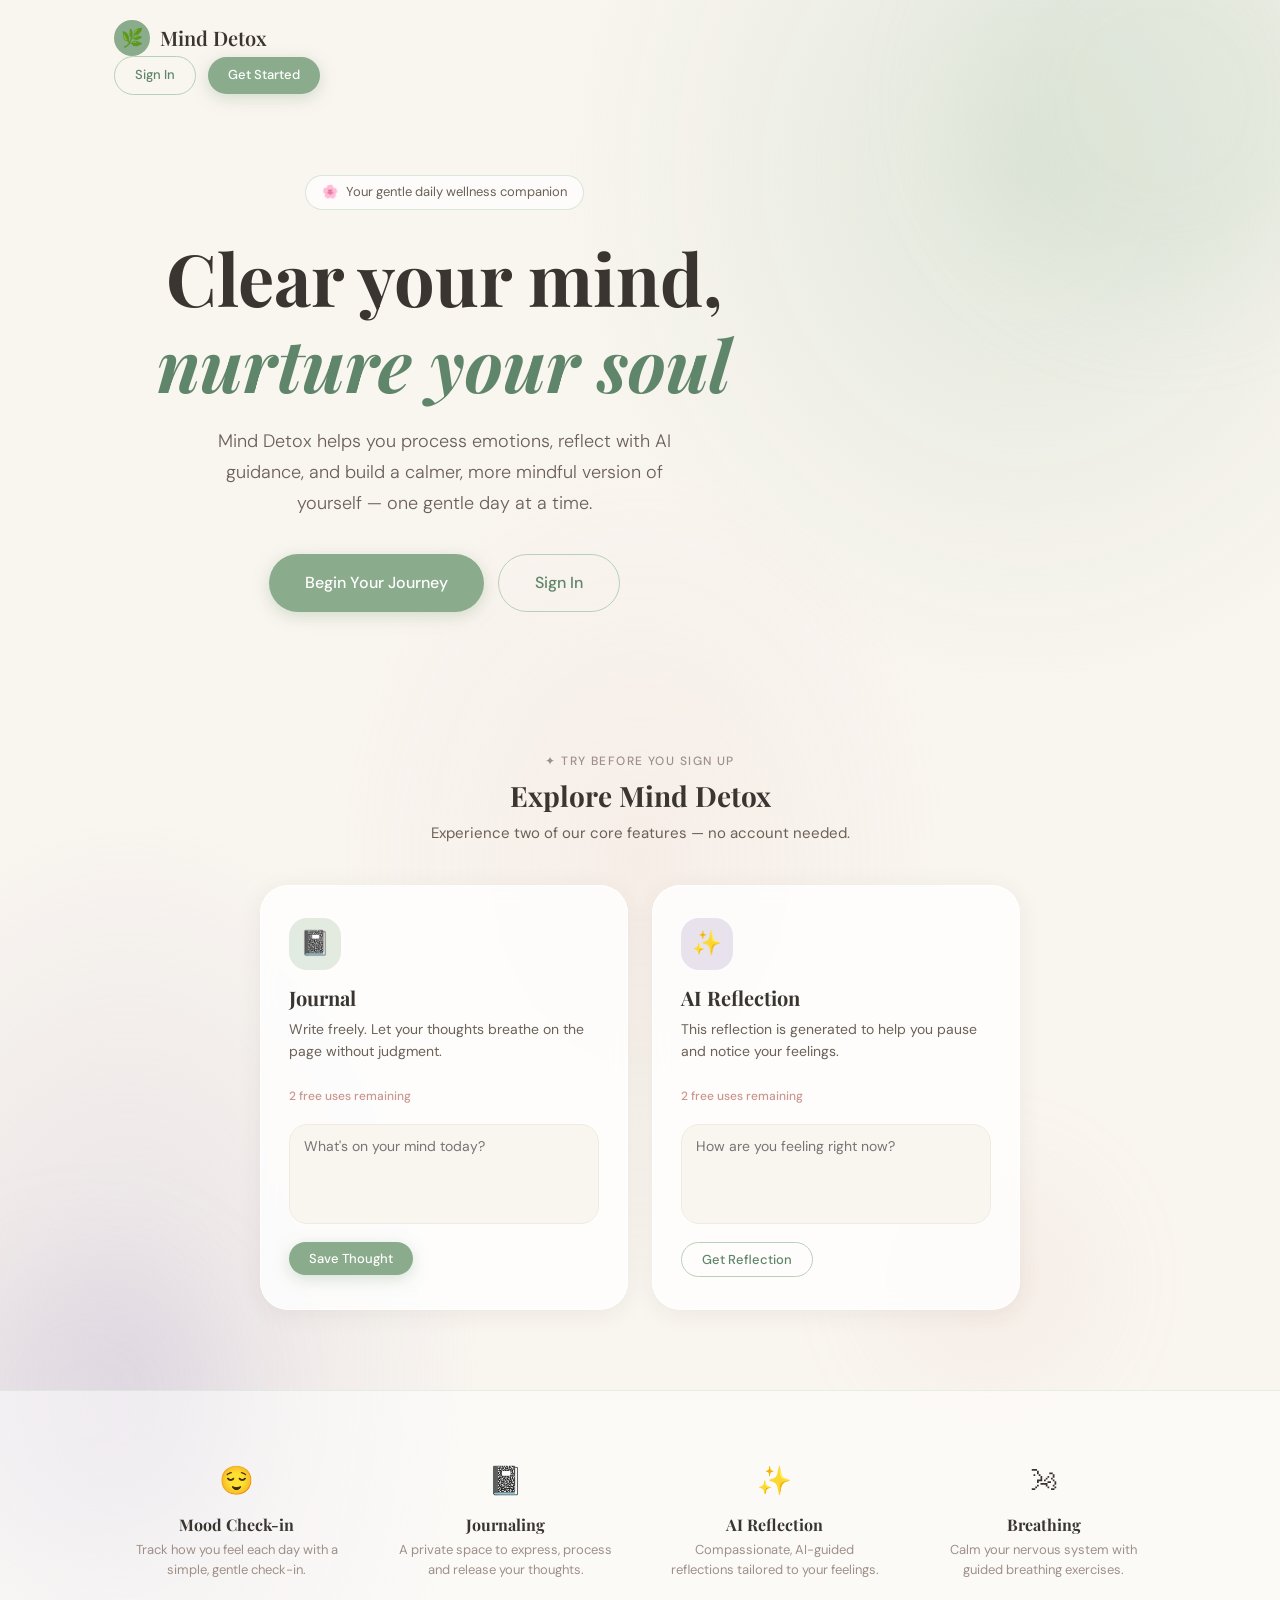
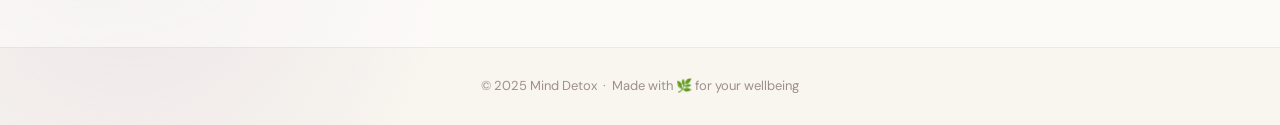
==== backend/frontend/index.html @ 818b6815 "feat:changes update" ====
<!DOCTYPE html>
<html lang="en">
<head>
  <meta charset="UTF-8" />
  <meta name="viewport" content="width=device-width, initial-scale=1.0" />
  <title>Mind Detox — Your Mental Wellness Space</title>
  <link rel="stylesheet" href="css/styles.css" />
</head>
<body data-page="index">

  <!-- ═══════════════════════════════
       HERO SECTION
  ════════════════════════════════ -->
  <section class="hero">
    <div class="hero-bg"></div>
    <div class="hero-blob hero-blob-1"></div>
    <div class="hero-blob hero-blob-2"></div>
    <div class="hero-blob hero-blob-3"></div>

    <!-- Navbar inside hero -->
    <div class="hero-navbar">
      <div class="container">
        <a href="index.html" class="nav-brand">
          <div class="nav-logo">🌿</div>
          <span class="nav-name">Mind Detox</span>
        </a>
        <nav class="nav-links">
          <a href="login.html" class="btn btn-outline btn-sm">Sign In</a>
          <a href="signup.html" class="btn btn-primary btn-sm">Get Started</a>
        </nav>
      </div>
    </div>

    <!-- Hero Content -->
    <div class="hero-content">
      <div class="container">
        <div class="hero-inner">

          <div class="hero-eyebrow">
            <span>🌸</span>
            <span>Your gentle daily wellness companion</span>
          </div>

          <h1 class="hero-title">
            Clear your mind,<br><em>nurture your soul</em>
          </h1>

          <p class="hero-subtitle">
            Mind Detox helps you process emotions, reflect with AI guidance, and build a
            calmer, more mindful version of yourself — one gentle day at a time.
          </p>

          <div class="hero-cta">
            <a href="signup.html" class="btn btn-primary btn-lg">Begin Your Journey</a>
            <a href="login.html" class="btn btn-outline btn-lg">Sign In</a>
          </div>

        </div>
      </div>
    </div>

    <!-- Try without login -->
    <div class="hero-try-section">
      <div class="container">
        <p class="section-label">✦ Try before you sign up</p>
        <h2>Explore Mind Detox</h2>
        <p class="try-subtitle">Experience two of our core features — no account needed.</p>

        <div class="try-cards">

          <!-- Try Journal -->
          <div class="try-card animate-fade-up animate-delay-1">
            <div class="try-card-icon sage">📓</div>
            <h3>Journal</h3>
            <p>Write freely. Let your thoughts breathe on the page without judgment.</p>
            <span class="uses-left" id="uses-journal"></span>
            <div class="try-area">
              <textarea id="try-journal-input" placeholder="What's on your mind today?"></textarea>
              <button class="btn btn-primary btn-sm" id="try-journal-btn">Save Thought</button>
              <div class="try-response" id="try-journal-resp"></div>
            </div>
          </div>

          <!-- Try AI Reflection -->
          <div class="try-card animate-fade-up animate-delay-2">
            <div class="try-card-icon lavender">✨</div>
            <h3>AI Reflection</h3>
            <p>This reflection is generated to help you pause and notice your feelings.</p>
            <span class="uses-left" id="uses-reflection"></span>
            <div class="try-area">
              <textarea id="try-reflect-input" placeholder="How are you feeling right now?"></textarea>
              <button class="btn btn-outline btn-sm" id="try-reflect-btn">Get Reflection</button>
              <div class="try-response" id="try-reflect-resp"></div>
            </div>
          </div>

        </div>
      </div>
    </div>

    <!-- Features strip -->
    <div class="features-strip">
      <div class="container">
        <div class="features-grid">
          <div class="feature-item">
            <div class="fi-icon">😌</div>
            <h4>Mood Check-in</h4>
            <p>Track how you feel each day with a simple, gentle check-in.</p>
          </div>
          <div class="feature-item">
            <div class="fi-icon">📓</div>
            <h4>Journaling</h4>
            <p>A private space to express, process and release your thoughts.</p>
          </div>
          <div class="feature-item">
            <div class="fi-icon">✨</div>
            <h4>AI Reflection</h4>
            <p>Compassionate, AI-guided reflections tailored to your feelings.</p>
          </div>
          <div class="feature-item">
            <div class="fi-icon">🌬</div>
            <h4>Breathing</h4>
            <p>Calm your nervous system with guided breathing exercises.</p>
          </div>
        </div>
      </div>
    </div>

    <!-- Footer -->
    <footer class="hero-footer">
      <div class="container">
        <p>© 2025 Mind Detox &nbsp;·&nbsp; Made with 🌿 for your wellbeing</p>
      </div>
    </footer>

  </section>

  <script src="js/script.js"></script>
</body>
</html>
---- backend/frontend/css/styles.css ----
/* ============================================================
   MIND DETOX — Main Stylesheet
   Theme: Quiet Garden — soft sage, warm cream, dusty rose
   ============================================================ */

@import url('https://fonts.googleapis.com/css2?family=Playfair+Display:ital,wght@0,400;0,500;0,600;1,400&family=DM+Sans:wght@300;400;500&display=swap');

/* ── RESET & BASE ── */
*, *::before, *::after {
  box-sizing: border-box;
  margin: 0;
  padding: 0;
}

:root {
  --cream:        #f9f5ef;
  --cream-dark:   #f0ebe0;
  --sage:         #8aab8c;
  --sage-light:   #b8d0ba;
  --sage-dark:    #5f866a;
  --rose:         #c9968e;
  --rose-light:   #e8c4be;
  --lavender:     #b4a7c9;
  --lavender-light: #dcd6ed;
  --sky:          #9ec3d4;
  --text-dark:    #3a3530;
  --text-mid:     #6b6157;
  --text-light:   #9e9088;
  --white:        #ffffff;
  --shadow-soft:  0 4px 24px rgba(58, 53, 48, 0.07);
  --shadow-hover: 0 8px 32px rgba(58, 53, 48, 0.12);
  --radius-sm:    10px;
  --radius-md:    18px;
  --radius-lg:    28px;
  --radius-xl:    40px;
  --transition:   0.3s cubic-bezier(0.4, 0, 0.2, 1);
}

html {
  scroll-behavior: smooth;
}

body {
  font-family: 'DM Sans', sans-serif;
  font-weight: 400;
  background-color: var(--cream);
  color: var(--text-dark);
  min-height: 100vh;
  line-height: 1.6;
  -webkit-font-smoothing: antialiased;
}

h1, h2, h3, h4 {
  font-family: 'Playfair Display', serif;
  line-height: 1.2;
}

a {
  color: var(--sage-dark);
  text-decoration: none;
  transition: color var(--transition);
}

a:hover {
  color: var(--sage);
}

img {
  max-width: 100%;
}

/* ── SCROLLBAR ── */
::-webkit-scrollbar { width: 6px; }
::-webkit-scrollbar-track { background: var(--cream); }
::-webkit-scrollbar-thumb { background: var(--sage-light); border-radius: 3px; }

/* ── UTILITY CLASSES ── */
.container {
  width: 100%;
  max-width: 1100px;
  margin: 0 auto;
  padding: 0 24px;
}

.text-center { text-align: center; }
.mt-1 { margin-top: 8px; }
.mt-2 { margin-top: 16px; }
.mt-3 { margin-top: 24px; }
.mt-4 { margin-top: 32px; }

/* ── BUTTONS ── */
.btn {
  display: inline-flex;
  align-items: center;
  justify-content: center;
  gap: 8px;
  padding: 12px 28px;
  border-radius: var(--radius-xl);
  font-family: 'DM Sans', sans-serif;
  font-size: 15px;
  font-weight: 500;
  cursor: pointer;
  border: none;
  transition: all var(--transition);
  white-space: nowrap;
}

.btn-primary {
  background: var(--sage);
  color: var(--white);
  box-shadow: 0 4px 16px rgba(138, 171, 140, 0.35);
}
.btn-primary:hover {
  background: var(--sage-dark);
  transform: translateY(-2px);
  box-shadow: 0 6px 20px rgba(138, 171, 140, 0.45);
}

.btn-outline {
  background: transparent;
  color: var(--sage-dark);
  border: 1.5px solid var(--sage-light);
}
.btn-outline:hover {
  background: var(--sage-light);
  color: var(--sage-dark);
  transform: translateY(-2px);
}

.btn-rose {
  background: var(--rose);
  color: var(--white);
  box-shadow: 0 4px 16px rgba(201, 150, 142, 0.3);
}
.btn-rose:hover {
  background: #b8847c;
  transform: translateY(-2px);
}

.btn-ghost {
  background: rgba(255,255,255,0.7);
  color: var(--text-mid);
  border: 1.5px solid rgba(255,255,255,0.9);
}
.btn-ghost:hover {
  background: var(--white);
  color: var(--text-dark);
}

.btn-sm {
  padding: 8px 20px;
  font-size: 13px;
}

.btn-lg {
  padding: 15px 36px;
  font-size: 16px;
}

.btn-full {
  width: 100%;
}

.btn:disabled {
  opacity: 0.5;
  cursor: not-allowed;
  transform: none !important;
}

/* ── CARD ── */
.card {
  background: var(--white);
  border-radius: var(--radius-lg);
  padding: 28px;
  box-shadow: var(--shadow-soft);
  transition: box-shadow var(--transition), transform var(--transition);
}
.card:hover {
  box-shadow: var(--shadow-hover);
  transform: translateY(-3px);
}

/* ── FORM ELEMENTS ── */
.form-group {
  display: flex;
  flex-direction: column;
  gap: 6px;
  margin-bottom: 18px;
}

.form-label {
  font-size: 13px;
  font-weight: 500;
  color: var(--text-mid);
  letter-spacing: 0.03em;
  text-transform: uppercase;
}

.form-input,
.form-textarea {
  width: 100%;
  padding: 13px 18px;
  border: 1.5px solid var(--cream-dark);
  border-radius: var(--radius-md);
  font-family: 'DM Sans', sans-serif;
  font-size: 15px;
  color: var(--text-dark);
  background: var(--cream);
  transition: all var(--transition);
  outline: none;
  resize: none;
}

.form-input:focus,
.form-textarea:focus {
  border-color: var(--sage-light);
  background: var(--white);
  box-shadow: 0 0 0 4px rgba(138, 171, 140, 0.12);
}

.form-input::placeholder,
.form-textarea::placeholder {
  color: var(--text-light);
}

/* ── NAVBAR ── */
.navbar {
  position: sticky;
  top: 0;
  z-index: 100;
  background: rgba(249, 245, 239, 0.92);
  backdrop-filter: blur(12px);
  -webkit-backdrop-filter: blur(12px);
  border-bottom: 1px solid rgba(184, 208, 186, 0.3);
  padding: 14px 0;
}

.navbar .container {
  display: flex;
  align-items: center;
  justify-content: space-between;
}

.nav-brand {
  display: flex;
  align-items: center;
  gap: 10px;
  text-decoration: none;
}

.nav-logo {
  width: 36px;
  height: 36px;
  background: var(--sage);
  border-radius: 50%;
  display: flex;
  align-items: center;
  justify-content: center;
  font-size: 18px;
}

.nav-name {
  font-family: 'Playfair Display', serif;
  font-size: 20px;
  color: var(--text-dark);
  font-weight: 600;
}

.nav-links {
  display: flex;
  align-items: center;
  gap: 12px;
}

/* ── TOAST NOTIFICATION ── */
.toast {
  position: fixed;
  bottom: 28px;
  right: 28px;
  background: var(--white);
  border-radius: var(--radius-md);
  padding: 14px 22px;
  box-shadow: var(--shadow-hover);
  border-left: 4px solid var(--sage);
  font-size: 14px;
  color: var(--text-dark);
  max-width: 320px;
  z-index: 9999;
  transform: translateX(120%);
  transition: transform 0.4s cubic-bezier(0.4, 0, 0.2, 1);
}

.toast.show {
  transform: translateX(0);
}

.toast.toast-rose { border-color: var(--rose); }
.toast.toast-lavender { border-color: var(--lavender); }

/* ── MODAL ── */
.modal-overlay {
  position: fixed;
  inset: 0;
  background: rgba(58, 53, 48, 0.4);
  backdrop-filter: blur(4px);
  z-index: 999;
  display: flex;
  align-items: center;
  justify-content: center;
  padding: 20px;
  opacity: 0;
  visibility: hidden;
  transition: all var(--transition);
}

.modal-overlay.active {
  opacity: 1;
  visibility: visible;
}

.modal {
  background: var(--white);
  border-radius: var(--radius-lg);
  padding: 32px;
  max-width: 480px;
  width: 100%;
  box-shadow: var(--shadow-hover);
  transform: scale(0.94) translateY(12px);
  transition: transform var(--transition);
}

.modal-overlay.active .modal {
  transform: scale(1) translateY(0);
}

.modal-header {
  display: flex;
  align-items: center;
  justify-content: space-between;
  margin-bottom: 20px;
}

.modal-close {
  background: var(--cream);
  border: none;
  width: 32px;
  height: 32px;
  border-radius: 50%;
  cursor: pointer;
  font-size: 18px;
  color: var(--text-mid);
  display: flex;
  align-items: center;
  justify-content: center;
  transition: background var(--transition);
}
.modal-close:hover { background: var(--cream-dark); }

/* ── BADGE / TAG ── */
.badge {
  display: inline-block;
  padding: 3px 10px;
  border-radius: 20px;
  font-size: 12px;
  font-weight: 500;
}

.badge-sage { background: var(--sage-light); color: var(--sage-dark); }
.badge-rose { background: var(--rose-light); color: #8a4f49; }
.badge-lavender { background: var(--lavender-light); color: #6b5d8a; }
.badge-sky { background: #d1e8f0; color: #3d748a; }

/* ────────────────────────────────────────────
   INDEX PAGE
──────────────────────────────────────────── */

/* Hero */
.hero {
  min-height: 100vh;
  display: flex;
  flex-direction: column;
  position: relative;
  overflow: hidden;
}

.hero-bg {
  position: absolute;
  inset: 0;
  background:
    radial-gradient(ellipse 60% 50% at 80% 10%, rgba(184, 208, 186, 0.35) 0%, transparent 60%),
    radial-gradient(ellipse 50% 60% at 10% 80%, rgba(180, 167, 201, 0.25) 0%, transparent 55%),
    radial-gradient(ellipse 40% 40% at 50% 50%, rgba(232, 196, 190, 0.15) 0%, transparent 60%),
    var(--cream);
  z-index: 0;
}

/* Floating decorative blobs */
.hero-blob {
  position: absolute;
  border-radius: 50%;
  filter: blur(50px);
  opacity: 0.5;
  z-index: 0;
  animation: float 8s ease-in-out infinite;
}
.hero-blob-1 {
  width: 400px; height: 400px;
  background: rgba(184, 208, 186, 0.4);
  top: -100px; right: -80px;
}
.hero-blob-2 {
  width: 300px; height: 300px;
  background: rgba(180, 167, 201, 0.3);
  bottom: 10%; left: -60px;
  animation-delay: -3s;
}
.hero-blob-3 {
  width: 200px; height: 200px;
  background: rgba(232, 196, 190, 0.35);
  bottom: 20%; right: 15%;
  animation-delay: -5s;
}

@keyframes float {
  0%, 100% { transform: translate(0, 0) scale(1); }
  33% { transform: translate(15px, -20px) scale(1.04); }
  66% { transform: translate(-10px, 10px) scale(0.97); }
}

.hero-navbar {
  position: relative;
  z-index: 10;
  padding: 20px 0;
  animation: fadeDown 0.7s ease both;
}

.hero-content {
  flex: 1;
  display: flex;
  align-items: center;
  justify-content: center;
  position: relative;
  z-index: 10;
  padding: 60px 0;
}

.hero-inner {
  text-align: center;
  max-width: 660px;
}

.hero-eyebrow {
  display: inline-flex;
  align-items: center;
  gap: 8px;
  background: rgba(255,255,255,0.7);
  border: 1px solid rgba(184, 208, 186, 0.5);
  border-radius: 50px;
  padding: 6px 16px;
  font-size: 13px;
  color: var(--text-mid);
  margin-bottom: 24px;
  animation: fadeUp 0.7s 0.1s ease both;
}

.hero-title {
  font-size: clamp(42px, 7vw, 72px);
  color: var(--text-dark);
  margin-bottom: 20px;
  animation: fadeUp 0.7s 0.2s ease both;
}

.hero-title em {
  color: var(--sage-dark);
  font-style: italic;
}

.hero-subtitle {
  font-size: 18px;
  color: var(--text-mid);
  max-width: 480px;
  margin: 0 auto 36px;
  line-height: 1.7;
  font-weight: 300;
  animation: fadeUp 0.7s 0.3s ease both;
}

.hero-cta {
  display: flex;
  gap: 14px;
  justify-content: center;
  flex-wrap: wrap;
  animation: fadeUp 0.7s 0.4s ease both;
}

.hero-try-section {
  position: relative;
  z-index: 10;
  padding: 80px 0;
}

.hero-try-section .section-label {
  text-align: center;
  font-size: 12px;
  font-weight: 500;
  letter-spacing: 0.12em;
  text-transform: uppercase;
  color: var(--text-light);
  margin-bottom: 8px;
}

.hero-try-section h2 {
  text-align: center;
  font-size: 28px;
  margin-bottom: 8px;
}

.hero-try-section .try-subtitle {
  text-align: center;
  color: var(--text-mid);
  font-size: 15px;
  margin-bottom: 40px;
}

.try-cards {
  display: grid;
  grid-template-columns: 1fr 1fr;
  gap: 24px;
  max-width: 760px;
  margin: 0 auto;
}

.try-card {
  background: rgba(255,255,255,0.8);
  backdrop-filter: blur(8px);
  border: 1px solid rgba(255,255,255,0.9);
  border-radius: var(--radius-lg);
  padding: 32px 28px;
  box-shadow: var(--shadow-soft);
  transition: all var(--transition);
}
.try-card:hover {
  transform: translateY(-4px);
  box-shadow: var(--shadow-hover);
  background: var(--white);
}

.try-card-icon {
  width: 52px;
  height: 52px;
  border-radius: var(--radius-md);
  display: flex;
  align-items: center;
  justify-content: center;
  font-size: 24px;
  margin-bottom: 16px;
}

.try-card-icon.sage { background: rgba(184, 208, 186, 0.4); }
.try-card-icon.lavender { background: rgba(180, 167, 201, 0.3); }

.try-card h3 {
  font-size: 20px;
  margin-bottom: 8px;
}

.try-card p {
  font-size: 14px;
  color: var(--text-mid);
  margin-bottom: 20px;
  line-height: 1.6;
}

.uses-left {
  font-size: 12px;
  color: var(--rose);
  font-weight: 500;
  margin-top: 10px;
}

/* Try Feature Areas */
.try-area {
  margin-top: 16px;
}

.try-area textarea {
  width: 100%;
  min-height: 100px;
  padding: 12px 14px;
  border: 1.5px solid var(--cream-dark);
  border-radius: var(--radius-md);
  font-family: 'DM Sans', sans-serif;
  font-size: 14px;
  color: var(--text-dark);
  background: var(--cream);
  resize: none;
  outline: none;
  transition: all var(--transition);
  margin-bottom: 10px;
}

.try-area textarea:focus {
  border-color: var(--sage-light);
  background: var(--white);
  box-shadow: 0 0 0 4px rgba(138, 171, 140, 0.12);
}

.try-response {
  background: var(--cream);
  border-radius: var(--radius-sm);
  padding: 12px 14px;
  font-size: 14px;
  color: var(--text-mid);
  min-height: 60px;
  line-height: 1.6;
  font-style: italic;
  display: none;
}

.try-response.visible { display: block; }

/* Features strip */
.features-strip {
  position: relative;
  z-index: 10;
  background: rgba(255,255,255,0.5);
  border-top: 1px solid rgba(184, 208, 186, 0.3);
  padding: 48px 0;
}

.features-grid {
  display: grid;
  grid-template-columns: repeat(4, 1fr);
  gap: 24px;
}

.feature-item {
  text-align: center;
  padding: 20px 16px;
}

.feature-item .fi-icon {
  font-size: 28px;
  margin-bottom: 12px;
}

.feature-item h4 {
  font-family: 'Playfair Display', serif;
  font-size: 16px;
  margin-bottom: 6px;
}

.feature-item p {
  font-size: 13px;
  color: var(--text-light);
  line-height: 1.5;
}

/* Footer */
.hero-footer {
  position: relative;
  z-index: 10;
  text-align: center;
  padding: 28px 0;
  border-top: 1px solid rgba(184, 208, 186, 0.25);
  font-size: 13px;
  color: var(--text-light);
}

/* ────────────────────────────────────────────
   AUTH PAGES (LOGIN & SIGNUP)
──────────────────────────────────────────── */

.auth-page {
  min-height: 100vh;
  display: flex;
  align-items: center;
  justify-content: center;
  padding: 40px 20px;
  position: relative;
  overflow: hidden;
}

.auth-bg {
  position: absolute;
  inset: 0;
  background:
    radial-gradient(ellipse 70% 70% at 15% 15%, rgba(184, 208, 186, 0.3) 0%, transparent 55%),
    radial-gradient(ellipse 60% 60% at 85% 85%, rgba(180, 167, 201, 0.25) 0%, transparent 55%),
    var(--cream);
}

.auth-card {
  background: var(--white);
  border-radius: var(--radius-xl);
  padding: 44px 40px;
  max-width: 440px;
  width: 100%;
  box-shadow: 0 12px 48px rgba(58, 53, 48, 0.1);
  position: relative;
  z-index: 1;
  animation: fadeUp 0.6s ease both;
}

.auth-logo {
  text-align: center;
  margin-bottom: 28px;
}

.auth-logo-circle {
  width: 64px;
  height: 64px;
  background: linear-gradient(135deg, var(--sage-light), var(--sage));
  border-radius: 50%;
  display: flex;
  align-items: center;
  justify-content: center;
  font-size: 28px;
  margin: 0 auto 12px;
  box-shadow: 0 8px 20px rgba(138, 171, 140, 0.3);
}

.auth-logo h1 {
  font-size: 26px;
  color: var(--text-dark);
}

.auth-logo p {
  font-size: 14px;
  color: var(--text-light);
  margin-top: 4px;
}

.auth-divider {
  text-align: center;
  position: relative;
  margin: 22px 0;
  font-size: 13px;
  color: var(--text-light);
}

.auth-divider::before,
.auth-divider::after {
  content: '';
  position: absolute;
  top: 50%;
  width: 38%;
  height: 1px;
  background: var(--cream-dark);
}

.auth-divider::before { left: 0; }
.auth-divider::after { right: 0; }

.auth-footer-text {
  text-align: center;
  font-size: 14px;
  color: var(--text-mid);
  margin-top: 24px;
}

.auth-footer-text a {
  font-weight: 500;
}

.password-toggle {
  position: relative;
}

.password-toggle .form-input {
  padding-right: 46px;
}

.toggle-pwd-btn {
  position: absolute;
  right: 14px;
  top: 50%;
  transform: translateY(-50%);
  background: none;
  border: none;
  cursor: pointer;
  color: var(--text-light);
  font-size: 16px;
  padding: 4px;
  transition: color var(--transition);
}
.toggle-pwd-btn:hover { color: var(--text-mid); }

/* ────────────────────────────────────────────
   DASHBOARD
──────────────────────────────────────────── */

.dashboard {
  min-height: 100vh;
  background: var(--cream);
}

.dash-nav {
  background: rgba(249, 245, 239, 0.95);
  backdrop-filter: blur(12px);
  border-bottom: 1px solid rgba(184, 208, 186, 0.3);
  padding: 14px 0;
  position: sticky;
  top: 0;
  z-index: 100;
}

.dash-nav .container {
  display: flex;
  align-items: center;
  justify-content: space-between;
}

.dash-nav-right {
  display: flex;
  align-items: center;
  gap: 16px;
}

.user-avatar {
  width: 38px;
  height: 38px;
  background: linear-gradient(135deg, var(--sage-light), var(--lavender));
  border-radius: 50%;
  display: flex;
  align-items: center;
  justify-content: center;
  font-family: 'Playfair Display', serif;
  font-size: 15px;
  color: var(--text-dark);
  font-weight: 600;
  cursor: pointer;
  transition: transform var(--transition);
}
.user-avatar:hover { transform: scale(1.08); }

/* Dashboard header */
.dash-header {
  padding: 40px 0 28px;
}

.dash-greeting {
  font-size: 13px;
  font-weight: 500;
  color: var(--text-light);
  letter-spacing: 0.05em;
  text-transform: uppercase;
  margin-bottom: 6px;
}

.dash-title {
  font-size: clamp(26px, 4vw, 36px);
  color: var(--text-dark);
}

.dash-date {
  font-size: 14px;
  color: var(--text-light);
  margin-top: 4px;
}

/* Mood strip */
.mood-strip {
  background: linear-gradient(135deg, rgba(184, 208, 186, 0.2), rgba(180, 167, 201, 0.15));
  border: 1px solid rgba(184, 208, 186, 0.4);
  border-radius: var(--radius-lg);
  padding: 22px 28px;
  margin-bottom: 32px;
  display: flex;
  align-items: center;
  gap: 20px;
  flex-wrap: wrap;
}

.mood-strip-label {
  font-size: 15px;
  font-weight: 500;
  color: var(--text-dark);
  white-space: nowrap;
}

.mood-strip-label span {
  display: block;
  font-size: 12px;
  color: var(--text-light);
  font-weight: 400;
  margin-top: 2px;
}

.mood-options {
  display: flex;
  gap: 10px;
  flex-wrap: wrap;
}

.mood-btn {
  display: flex;
  flex-direction: column;
  align-items: center;
  gap: 4px;
  padding: 10px 16px;
  border-radius: var(--radius-md);
  border: 1.5px solid rgba(255,255,255,0.8);
  background: rgba(255,255,255,0.6);
  cursor: pointer;
  transition: all var(--transition);
  font-size: 24px;
}

.mood-btn span {
  font-family: 'DM Sans', sans-serif;
  font-size: 11px;
  color: var(--text-mid);
  font-weight: 500;
}

.mood-btn:hover {
  background: var(--white);
  border-color: var(--sage-light);
  transform: translateY(-3px);
  box-shadow: var(--shadow-soft);
}

.mood-btn.selected {
  background: var(--white);
  border-color: var(--sage);
  box-shadow: 0 4px 16px rgba(138, 171, 140, 0.25);
  transform: translateY(-3px);
}

.mood-saved {
  margin-left: auto;
  font-size: 13px;
  color: var(--sage-dark);
  font-weight: 500;
  opacity: 0;
  transition: opacity var(--transition);
}
.mood-saved.visible { opacity: 1; }

/* Dashboard grid */
.dash-grid {
  display: grid;
  grid-template-columns: 1fr 1fr;
  gap: 24px;
  padding-bottom: 60px;
}

.dash-grid .card-full {
  grid-column: 1 / -1;
}

/* Feature Cards */
.feat-card {
  background: var(--white);
  border-radius: var(--radius-lg);
  padding: 28px;
  box-shadow: var(--shadow-soft);
  transition: all var(--transition);
  position: relative;
}

.feat-card::before {
  content: '';
  position: absolute;
  top: 0;
  left: 0;
  right: 0;
  height: 4px;
  background: var(--sage-light);
  border-radius: var(--radius-lg) var(--radius-lg) 0 0;
  transition: all var(--transition);
}

.feat-card.card-rose::before { background: var(--rose-light); }
.feat-card.card-lavender::before { background: var(--lavender-light); }
.feat-card.card-sky::before { background: #c6e0ea; }
.feat-card.card-cream::before { background: var(--cream-dark); }

.feat-card:hover {
  box-shadow: var(--shadow-hover);
  transform: translateY(-4px);
}

.feat-card:hover::before {
  height: 5px;
}

.feat-card-header {
  display: flex;
  align-items: flex-start;
  justify-content: space-between;
  margin-bottom: 18px;
}

.feat-card-icon {
  width: 44px;
  height: 44px;
  border-radius: var(--radius-sm);
  display: flex;
  align-items: center;
  justify-content: center;
  font-size: 22px;
  flex-shrink: 0;
}

.feat-card-icon.sage { background: rgba(184, 208, 186, 0.35); }
.feat-card-icon.rose { background: rgba(232, 196, 190, 0.4); }
.feat-card-icon.lavender { background: rgba(220, 214, 237, 0.5); }
.feat-card-icon.sky { background: rgba(158, 195, 212, 0.3); }
.feat-card-icon.cream { background: var(--cream); }

.feat-card h3 {
  font-size: 18px;
  color: var(--text-dark);
  margin-bottom: 6px;
}

.feat-card > p,
.feat-card .card-desc {
  font-size: 14px;
  color: var(--text-mid);
  margin-bottom: 20px;
  line-height: 1.6;
}

/* Journal Card */
.journal-save-row {
  display: flex;
  align-items: center;
  justify-content: space-between;
  margin-top: 12px;
  gap: 12px;
}

.journal-char-count {
  font-size: 12px;
  color: var(--text-light);
}

.journal-saved-msg {
  font-size: 13px;
  color: var(--sage-dark);
  font-weight: 500;
  opacity: 0;
  transition: opacity var(--transition);
}
.journal-saved-msg.visible { opacity: 1; }

/* AI Reflection Card */
.ai-reflection-display {
  background: linear-gradient(135deg, rgba(184, 208, 186, 0.15), rgba(180, 167, 201, 0.12));
  border: 1px solid rgba(184, 208, 186, 0.3);
  border-radius: var(--radius-md);
  padding: 18px 20px;
  font-size: 14px;
  color: var(--text-mid);
  line-height: 1.7;
  font-style: italic;
  min-height: 90px;
}

.ai-thinking {
  display: none;
  align-items: center;
  gap: 8px;
  font-size: 13px;
  color: var(--text-light);
  margin-top: 10px;
}

.ai-thinking.show { display: flex; }

.ai-dot {
  width: 6px;
  height: 6px;
  background: var(--sage);
  border-radius: 50%;
  animation: dotBounce 1.2s ease infinite;
}
.ai-dot:nth-child(2) { animation-delay: 0.2s; }
.ai-dot:nth-child(3) { animation-delay: 0.4s; }

@keyframes dotBounce {
  0%, 80%, 100% { transform: scale(0.6); opacity: 0.4; }
  40% { transform: scale(1); opacity: 1; }
}

/* Memories Card */
.memories-list {
  display: flex;
  flex-direction: column;
  gap: 10px;
}

.memory-item {
  display: flex;
  gap: 12px;
  padding: 12px 14px;
  background: var(--cream);
  border-radius: var(--radius-sm);
  font-size: 13px;
  color: var(--text-mid);
}

.memory-date {
  font-size: 11px;
  color: var(--text-light);
  white-space: nowrap;
  margin-top: 2px;
  font-weight: 500;
}

.memories-placeholder {
  text-align: center;
  padding: 24px;
  color: var(--text-light);
  font-size: 14px;
  font-style: italic;
}

/* Breathing Card */
.breathing-card {
  text-align: center;
}

.breathing-circle-wrap {
  margin: 20px auto;
  width: 150px;
  height: 150px;
  position: relative;
}

.breathing-ring {
  position: absolute;
  inset: 0;
  border-radius: 50%;
  border: 2.5px solid var(--sage-light);
  animation: none;
}

.breathing-circle {
  position: absolute;
  inset: 12px;
  border-radius: 50%;
  background: linear-gradient(135deg, rgba(184, 208, 186, 0.5), rgba(180, 167, 201, 0.3));
  display: flex;
  align-items: center;
  justify-content: center;
  font-size: 13px;
  font-weight: 500;
  color: var(--text-dark);
  transition: all 0.5s ease;
  flex-direction: column;
  gap: 2px;
}

.breathing-circle .bc-label {
  font-size: 11px;
  color: var(--text-mid);
  font-weight: 400;
}

.breathing-circle.inhale {
  animation: breatheIn 4s ease-in-out forwards;
}

.breathing-circle.hold {
  animation: none;
  transform: scale(1.2);
}

.breathing-circle.exhale {
  animation: breatheOut 4s ease-in-out forwards;
}

@keyframes breatheIn {
  from { transform: scale(1); }
  to { transform: scale(1.2); }
}

@keyframes breatheOut {
  from { transform: scale(1.2); }
  to { transform: scale(1); }
}

.breathing-phase {
  font-size: 16px;
  font-weight: 500;
  color: var(--text-dark);
  margin: 8px 0 4px;
}

.breathing-timer {
  font-size: 24px;
  font-family: 'Playfair Display', serif;
  color: var(--sage-dark);
  margin-bottom: 6px;
}

.breathing-instruction {
  font-size: 13px;
  color: var(--text-light);
  margin-bottom: 16px;
}

.breathing-progress {
  display: flex;
  justify-content: center;
  gap: 6px;
  margin-bottom: 18px;
}

.bp-dot {
  width: 8px;
  height: 8px;
  border-radius: 50%;
  background: var(--cream-dark);
  transition: background var(--transition);
}
.bp-dot.active { background: var(--sage); }
.bp-dot.done { background: var(--sage-light); }

/* Stats row at bottom of dash */
.dash-stats {
  grid-column: 1 / -1;
  display: grid;
  grid-template-columns: repeat(3, 1fr);
  gap: 16px;
}

.stat-card {
  background: var(--white);
  border-radius: var(--radius-md);
  padding: 20px 22px;
  box-shadow: var(--shadow-soft);
  text-align: center;
}

.stat-card .stat-val {
  font-family: 'Playfair Display', serif;
  font-size: 32px;
  color: var(--text-dark);
  line-height: 1;
}

.stat-card .stat-label {
  font-size: 12px;
  color: var(--text-light);
  margin-top: 4px;
  text-transform: uppercase;
  letter-spacing: 0.06em;
}

/* ────────────────────────────────────────────
   ANIMATIONS
──────────────────────────────────────────── */

@keyframes fadeUp {
  from { opacity: 0; transform: translateY(20px); }
  to { opacity: 1; transform: translateY(0); }
}

@keyframes fadeDown {
  from { opacity: 0; transform: translateY(-12px); }
  to { opacity: 1; transform: translateY(0); }
}

@keyframes fadeIn {
  from { opacity: 0; }
  to { opacity: 1; }
}

.animate-fade-up {
  animation: fadeUp 0.6s ease both;
}

.animate-delay-1 { animation-delay: 0.1s; }
.animate-delay-2 { animation-delay: 0.2s; }
.animate-delay-3 { animation-delay: 0.3s; }
.animate-delay-4 { animation-delay: 0.4s; }
.animate-delay-5 { animation-delay: 0.5s; }

/* ────────────────────────────────────────────
   RESPONSIVE
──────────────────────────────────────────── */

@media (max-width: 768px) {
  .try-cards {
    grid-template-columns: 1fr;
  }

  .features-grid {
    grid-template-columns: 1fr 1fr;
  }

  .auth-card {
    padding: 32px 24px;
  }

  .dash-grid {
    grid-template-columns: 1fr;
  }

  .dash-grid .card-full {
    grid-column: 1 / -1;
  }

  .mood-strip {
    flex-direction: column;
    align-items: flex-start;
    gap: 14px;
  }

  .mood-saved {
    margin-left: 0;
  }

  .dash-stats {
    grid-template-columns: 1fr;
    gap: 12px;
  }
}

@media (max-width: 480px) {
  .hero-cta {
    flex-direction: column;
    align-items: center;
  }

  .features-grid {
    grid-template-columns: 1fr;
  }

  .mood-options {
    gap: 8px;
  }

  .mood-btn {
    padding: 8px 12px;
    font-size: 20px;
  }

  .breathing-circle-wrap {
    width: 130px;
    height: 130px;
  }

  .nav-links .btn-outline {
    display: none;
  }
}
/* ── JOURNAL LIST (The Missing Piece) ── */
#journal-list {
  margin-top: 24px;
  display: flex;
  flex-direction: column;
  gap: 16px;
  grid-column: 1 / -1; /* Full width on the dashboard grid */
}

.journal-item {
  background: var(--white);
  border-radius: var(--radius-md);
  padding: 20px 24px;
  box-shadow: var(--shadow-soft);
  border-left: 5px solid var(--sage-light);
  display: flex;
  justify-content: space-between;
  align-items: center;
  gap: 20px;
  transition: all var(--transition);
  animation: fadeUp 0.5s ease both;
}

.journal-item:hover {
  transform: translateX(5px);
  border-left-color: var(--sage);
  box-shadow: var(--shadow-hover);
}

.journal-item p {
  font-size: 15px;
  color: var(--text-mid);
  margin: 0;
  flex: 1; /* Text takes most space */
  line-height: 1.6;
}

/* Specific "Save to Memory" Button Style */
/* ✅ Sirf "Save to Memory" waale button ko target karo */
.journal-item .save-mem-btn { 
  background: var(--cream);
  color: var(--sage-dark);
  border: 1.5px dashed var(--sage-light);
  padding: 8px 16px;
  border-radius: var(--radius-sm);
  font-size: 13px;
  font-weight: 500;
  cursor: pointer;
  transition: all var(--transition);
  white-space: nowrap;
}

.journal-item button:hover {
  background: var(--sage-light);
  border-style: solid;
  transform: scale(1.05);
}

/* ── MEMORIES LIST STYLING IMPROVEMENTS ── */
.memory-item {
  border-bottom: 1px solid var(--cream-dark);
  padding-bottom: 12px;
  margin-bottom: 12px;
}

.memory-item:last-child {
  border-bottom: none;
}

.memory-item p {
  font-style: italic;
  font-size: 14px;
  color: var(--text-dark);
  margin-bottom: 4px;
}

.memory-item span {
  font-size: 11px;
  color: var(--text-light);
  text-transform: uppercase;
  letter-spacing: 0.05em;
}
/* Container for the menu */
.menu-container {
  position: relative;
  display: inline-block;
}

.dots-btn {
  background: none;
  border: none;
  font-size: 22px;
  cursor: pointer;
  color: var(--text-mid);
  padding: 5px 10px;
  border-radius: 50%;
  transition: background 0.2s;
}

.dots-btn:hover {
  background: var(--cream-dark);
}

.dropdown-menu {
  display: none;
  position: absolute;
  right: 0;
  top: 45px;
  background: white;
  min-width: 180px; /* thoda wide karo */
  box-shadow: var(--shadow-hover);
  border-radius: 12px;
  z-index: 9999;
  border: 1px solid var(--cream-dark);
  padding: 6px 0;
  flex-direction: column;
}

.dropdown-menu.show {
  display: flex;
}

.dropdown-menu button {
  padding: 12px 16px;
  width: 100%;
  border: none;
  background: none;
  text-align: left;

  display: flex;
  align-items: center;   /* ✅ FIX */
  gap: 10px;

  cursor: pointer;
  font-size: 14px;
}

.dropdown-menu button:hover {
  background: var(--cream);
}
/* styles.css */
.memory-item {
  position: relative; /* Position context for delete button */
  padding-right: 40px; /* Make space for the icon */
}

.delete-mem-btn {
  position: absolute;
  right: 12px;
  top: 50%;
  transform: translateY(-50%);
  background: none;
  border: none;
  cursor: pointer;
  opacity: 0.5;
  transition: opacity 0.2s, transform 0.2s;
  font-size: 16px;
}

.delete-mem-btn:hover {
  opacity: 1;
  transform: translateY(-50%) scale(1.2);
  color: var(--rose); /* Soft red from your root variables */
}
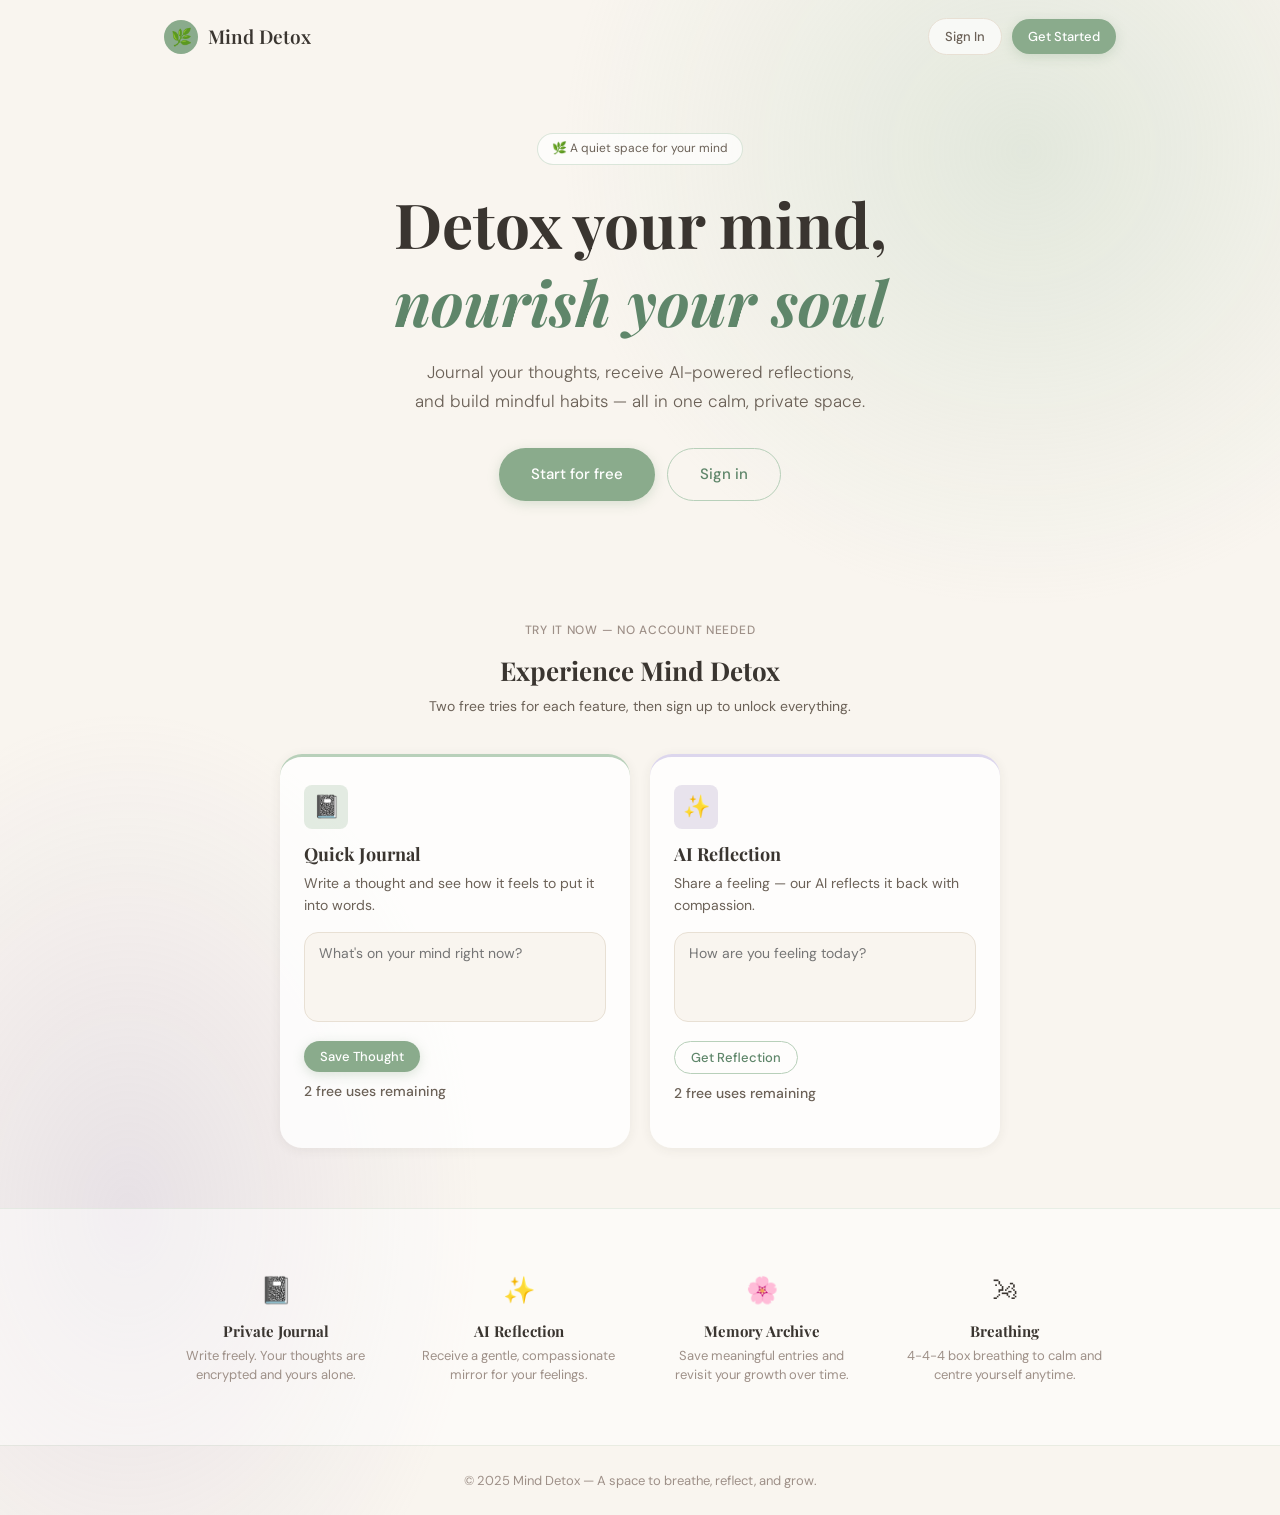
==== commit beafa2ce: "fully working frontend" ====
--- a/backend/frontend/index.html
+++ b/backend/frontend/index.html
@@ -8,133 +8,113 @@
 </head>
 <body data-page="index">
 
-  <!-- ═══════════════════════════════
-       HERO SECTION
-  ════════════════════════════════ -->
-  <section class="hero">
-    <div class="hero-bg"></div>
-    <div class="hero-blob hero-blob-1"></div>
-    <div class="hero-blob hero-blob-2"></div>
-    <div class="hero-blob hero-blob-3"></div>
+  <div class="hero">
 
-    <!-- Navbar inside hero -->
+    <!-- Navbar -->
     <div class="hero-navbar">
       <div class="container">
         <a href="index.html" class="nav-brand">
           <div class="nav-logo">🌿</div>
           <span class="nav-name">Mind Detox</span>
         </a>
-        <nav class="nav-links">
-          <a href="login.html" class="btn btn-outline btn-sm">Sign In</a>
+        <div class="nav-links" id="nav-links">
+          <a href="login.html"  class="btn btn-ghost  btn-sm">Sign In</a>
           <a href="signup.html" class="btn btn-primary btn-sm">Get Started</a>
-        </nav>
-      </div>
-    </div>
-
-    <!-- Hero Content -->
-    <div class="hero-content">
-      <div class="container">
-        <div class="hero-inner">
-
-          <div class="hero-eyebrow">
-            <span>🌸</span>
-            <span>Your gentle daily wellness companion</span>
-          </div>
-
-          <h1 class="hero-title">
-            Clear your mind,<br><em>nurture your soul</em>
-          </h1>
-
-          <p class="hero-subtitle">
-            Mind Detox helps you process emotions, reflect with AI guidance, and build a
-            calmer, more mindful version of yourself — one gentle day at a time.
-          </p>
-
-          <div class="hero-cta">
-            <a href="signup.html" class="btn btn-primary btn-lg">Begin Your Journey</a>
-            <a href="login.html" class="btn btn-outline btn-lg">Sign In</a>
-          </div>
-
         </div>
       </div>
     </div>
 
-    <!-- Try without login -->
-    <div class="hero-try-section">
-      <div class="container">
-        <p class="section-label">✦ Try before you sign up</p>
-        <h2>Explore Mind Detox</h2>
-        <p class="try-subtitle">Experience two of our core features — no account needed.</p>
-
-        <div class="try-cards">
-
-          <!-- Try Journal -->
-          <div class="try-card animate-fade-up animate-delay-1">
-            <div class="try-card-icon sage">📓</div>
-            <h3>Journal</h3>
-            <p>Write freely. Let your thoughts breathe on the page without judgment.</p>
-            <span class="uses-left" id="uses-journal"></span>
-            <div class="try-area">
-              <textarea id="try-journal-input" placeholder="What's on your mind today?"></textarea>
-              <button class="btn btn-primary btn-sm" id="try-journal-btn">Save Thought</button>
-              <div class="try-response" id="try-journal-resp"></div>
-            </div>
-          </div>
-
-          <!-- Try AI Reflection -->
-          <div class="try-card animate-fade-up animate-delay-2">
-            <div class="try-card-icon lavender">✨</div>
-            <h3>AI Reflection</h3>
-            <p>This reflection is generated to help you pause and notice your feelings.</p>
-            <span class="uses-left" id="uses-reflection"></span>
-            <div class="try-area">
-              <textarea id="try-reflect-input" placeholder="How are you feeling right now?"></textarea>
-              <button class="btn btn-outline btn-sm" id="try-reflect-btn">Get Reflection</button>
-              <div class="try-response" id="try-reflect-resp"></div>
-            </div>
-          </div>
-
+    <!-- Hero -->
+    <div class="hero-content">
+      <div class="hero-inner">
+        <div class="hero-eyebrow">🌿 A quiet space for your mind</div>
+        <h1 class="hero-title">
+          Detox your mind,<br/><em>nourish your soul</em>
+        </h1>
+        <p class="hero-subtitle">
+          Journal your thoughts, receive AI-powered reflections, and build
+          mindful habits — all in one calm, private space.
+        </p>
+        <div class="hero-cta">
+          <a href="signup.html" class="btn btn-primary btn-lg">Start for free</a>
+          <a href="login.html"  class="btn btn-outline btn-lg">Sign in</a>
         </div>
       </div>
     </div>
 
-    <!-- Features strip -->
-    <div class="features-strip">
+    <!-- Try it section -->
+    <div class="hero-try-section">
       <div class="container">
-        <div class="features-grid">
-          <div class="feature-item">
-            <div class="fi-icon">😌</div>
-            <h4>Mood Check-in</h4>
-            <p>Track how you feel each day with a simple, gentle check-in.</p>
+        <span class="section-label" style="text-align:center;display:block">Try it now — no account needed</span>
+        <h2>Experience Mind Detox</h2>
+        <p class="try-subtitle">Two free tries for each feature, then sign up to unlock everything.</p>
+
+        <div class="try-cards">
+          <!-- Guest Journal -->
+          <div class="try-card sage-card">
+            <div class="try-card-icon sage">📓</div>
+            <h3>Quick Journal</h3>
+            <p>Write a thought and see how it feels to put it into words.</p>
+            <div class="try-area">
+              <textarea id="try-journal-input" placeholder="What's on your mind right now?"></textarea>
+              <button class="btn btn-primary btn-sm" id="try-journal-btn">Save Thought</button>
+            </div>
+            <div class="try-response" id="try-journal-resp"></div>
+            <p class="uses-left" id="uses-journal"></p>
           </div>
-          <div class="feature-item">
-            <div class="fi-icon">📓</div>
-            <h4>Journaling</h4>
-            <p>A private space to express, process and release your thoughts.</p>
-          </div>
-          <div class="feature-item">
-            <div class="fi-icon">✨</div>
-            <h4>AI Reflection</h4>
-            <p>Compassionate, AI-guided reflections tailored to your feelings.</p>
-          </div>
-          <div class="feature-item">
-            <div class="fi-icon">🌬</div>
-            <h4>Breathing</h4>
-            <p>Calm your nervous system with guided breathing exercises.</p>
+
+          <!-- Guest AI Reflection -->
+          <div class="try-card lavender-card">
+            <div class="try-card-icon lavender">✨</div>
+            <h3>AI Reflection</h3>
+            <p>Share a feeling — our AI reflects it back with compassion.</p>
+            <div class="try-area">
+              <textarea id="try-reflect-input" placeholder="How are you feeling today?"></textarea>
+              <button class="btn btn-outline btn-sm" id="try-reflect-btn">Get Reflection</button>
+            </div>
+            <div class="try-response" id="try-reflect-resp"></div>
+            <p class="uses-left" id="uses-reflection"></p>
           </div>
         </div>
       </div>
     </div>
 
-    <!-- Footer -->
+    <!-- Features -->
+    <div class="features-strip">
+      <div class="container">
+        <div class="features-grid">
+          <div class="feature-item">
+            <div class="fi-icon">📓</div>
+            <h4>Private Journal</h4>
+            <p>Write freely. Your thoughts are encrypted and yours alone.</p>
+          </div>
+          <div class="feature-item">
+            <div class="fi-icon">✨</div>
+            <h4>AI Reflection</h4>
+            <p>Receive a gentle, compassionate mirror for your feelings.</p>
+          </div>
+          <div class="feature-item">
+            <div class="fi-icon">🌸</div>
+            <h4>Memory Archive</h4>
+            <p>Save meaningful entries and revisit your growth over time.</p>
+          </div>
+          <div class="feature-item">
+            <div class="fi-icon">🌬</div>
+            <h4>Breathing</h4>
+            <p>4-4-4 box breathing to calm and centre yourself anytime.</p>
+          </div>
+        </div>
+      </div>
+    </div>
+
     <footer class="hero-footer">
       <div class="container">
-        <p>© 2025 Mind Detox &nbsp;·&nbsp; Made with 🌿 for your wellbeing</p>
+        <p>© 2025 Mind Detox — A space to breathe, reflect, and grow.</p>
       </div>
     </footer>
 
-  </section>
+  </div>
 
   <script src="js/script.js"></script>
 </body>
-</html>+</html>
--- a/backend/frontend/css/styles.css
+++ b/backend/frontend/css/styles.css
@@ -1,1516 +1,869 @@
 /* ============================================================
-   MIND DETOX — Main Stylesheet
-   Theme: Quiet Garden — soft sage, warm cream, dusty rose
+   MIND DETOX — styles.css
+   Theme: Quiet Garden — sage, cream, rose, lavender
    ============================================================ */
 
 @import url('https://fonts.googleapis.com/css2?family=Playfair+Display:ital,wght@0,400;0,500;0,600;1,400&family=DM+Sans:wght@300;400;500&display=swap');
 
-/* ── RESET & BASE ── */
-*, *::before, *::after {
-  box-sizing: border-box;
-  margin: 0;
-  padding: 0;
-}
-
+/* ── RESET ── */
+*, *::before, *::after { box-sizing: border-box; margin: 0; padding: 0; }
+
+/* ── DESIGN TOKENS ── */
 :root {
-  --cream:        #f9f5ef;
-  --cream-dark:   #f0ebe0;
-  --sage:         #8aab8c;
-  --sage-light:   #b8d0ba;
-  --sage-dark:    #5f866a;
-  --rose:         #c9968e;
-  --rose-light:   #e8c4be;
-  --lavender:     #b4a7c9;
-  --lavender-light: #dcd6ed;
-  --sky:          #9ec3d4;
-  --text-dark:    #3a3530;
-  --text-mid:     #6b6157;
-  --text-light:   #9e9088;
-  --white:        #ffffff;
-  --shadow-soft:  0 4px 24px rgba(58, 53, 48, 0.07);
-  --shadow-hover: 0 8px 32px rgba(58, 53, 48, 0.12);
-  --radius-sm:    10px;
-  --radius-md:    18px;
-  --radius-lg:    28px;
-  --radius-xl:    40px;
-  --transition:   0.3s cubic-bezier(0.4, 0, 0.2, 1);
-}
-
-html {
-  scroll-behavior: smooth;
-}
+  --cream:           #f9f5ef;
+  --cream-dark:      #f0ebe0;
+  --cream-border:    #e8e0d4;
+  --sage:            #8aab8c;
+  --sage-light:      #b8d0ba;
+  --sage-dark:       #5f866a;
+  --rose:            #c9968e;
+  --rose-light:      #e8c4be;
+  --lavender:        #b4a7c9;
+  --lavender-light:  #dcd6ed;
+  --sky:             #9ec3d4;
+  --sky-light:       #cce3ed;
+  --text-dark:       #3a3530;
+  --text-mid:        #6b6157;
+  --text-light:      #9e9088;
+  --white:           #ffffff;
+  --shadow-xs:       0 1px 4px rgba(58,53,48,0.06);
+  --shadow-sm:       0 2px 12px rgba(58,53,48,0.07);
+  --shadow-md:       0 4px 24px rgba(58,53,48,0.09);
+  --shadow-lg:       0 8px 32px rgba(58,53,48,0.13);
+  --radius-sm:       8px;
+  --radius-md:       14px;
+  --radius-lg:       22px;
+  --radius-xl:       40px;
+  --transition:      0.25s cubic-bezier(0.4, 0, 0.2, 1);
+  --sidebar-width:   230px;
+  --topbar-height:   60px;
+}
+
+/* ── BASE ── */
+html { scroll-behavior: smooth; }
 
 body {
   font-family: 'DM Sans', sans-serif;
   font-weight: 400;
-  background-color: var(--cream);
+  background: var(--cream);
   color: var(--text-dark);
   min-height: 100vh;
-  line-height: 1.6;
+  line-height: 1.65;
   -webkit-font-smoothing: antialiased;
 }
 
-h1, h2, h3, h4 {
-  font-family: 'Playfair Display', serif;
-  line-height: 1.2;
-}
-
-a {
-  color: var(--sage-dark);
-  text-decoration: none;
-  transition: color var(--transition);
-}
-
-a:hover {
-  color: var(--sage);
-}
-
-img {
-  max-width: 100%;
-}
-
-/* ── SCROLLBAR ── */
-::-webkit-scrollbar { width: 6px; }
-::-webkit-scrollbar-track { background: var(--cream); }
-::-webkit-scrollbar-thumb { background: var(--sage-light); border-radius: 3px; }
-
-/* ── UTILITY CLASSES ── */
-.container {
-  width: 100%;
-  max-width: 1100px;
-  margin: 0 auto;
-  padding: 0 24px;
-}
-
+h1, h2, h3, h4 { font-family: 'Playfair Display', serif; line-height: 1.25; }
+a { color: var(--sage-dark); text-decoration: none; transition: color var(--transition); }
+a:hover { color: var(--sage); }
+
+::-webkit-scrollbar { width: 5px; }
+::-webkit-scrollbar-track { background: transparent; }
+::-webkit-scrollbar-thumb { background: var(--sage-light); border-radius: 4px; }
+
+/* ── UTILITIES ── */
+.container { width: 100%; max-width: 1000px; margin: 0 auto; padding: 0 24px; }
 .text-center { text-align: center; }
 .mt-1 { margin-top: 8px; }
 .mt-2 { margin-top: 16px; }
 .mt-3 { margin-top: 24px; }
-.mt-4 { margin-top: 32px; }
-
-/* ── BUTTONS ── */
+
+/* ════════════════════════════════════════════
+   BUTTON SYSTEM
+════════════════════════════════════════════ */
+
 .btn {
   display: inline-flex;
   align-items: center;
   justify-content: center;
-  gap: 8px;
-  padding: 12px 28px;
+  gap: 7px;
+  padding: 10px 22px;
   border-radius: var(--radius-xl);
   font-family: 'DM Sans', sans-serif;
-  font-size: 15px;
+  font-size: 14px;
   font-weight: 500;
   cursor: pointer;
   border: none;
   transition: all var(--transition);
   white-space: nowrap;
+  text-decoration: none;
 }
 
 .btn-primary {
   background: var(--sage);
   color: var(--white);
-  box-shadow: 0 4px 16px rgba(138, 171, 140, 0.35);
-}
-.btn-primary:hover {
+  box-shadow: 0 3px 12px rgba(138,171,140,0.30);
+}
+.btn-primary:hover, .btn-primary:focus {
   background: var(--sage-dark);
-  transform: translateY(-2px);
-  box-shadow: 0 6px 20px rgba(138, 171, 140, 0.45);
-}
+  transform: translateY(-1px);
+  box-shadow: 0 5px 18px rgba(138,171,140,0.40);
+  color: var(--white);
+}
+.btn-primary.btn--updating { background: var(--lavender); box-shadow: 0 3px 12px rgba(180,167,201,0.30); }
+.btn-primary.btn--updating:hover { background: #9c8fbb; }
 
 .btn-outline {
   background: transparent;
   color: var(--sage-dark);
   border: 1.5px solid var(--sage-light);
 }
-.btn-outline:hover {
+.btn-outline:hover, .btn-outline:focus {
   background: var(--sage-light);
   color: var(--sage-dark);
-  transform: translateY(-2px);
-}
-
-.btn-rose {
-  background: var(--rose);
-  color: var(--white);
-  box-shadow: 0 4px 16px rgba(201, 150, 142, 0.3);
-}
-.btn-rose:hover {
-  background: #b8847c;
-  transform: translateY(-2px);
+  transform: translateY(-1px);
 }
 
 .btn-ghost {
   background: rgba(255,255,255,0.7);
   color: var(--text-mid);
-  border: 1.5px solid rgba(255,255,255,0.9);
-}
-.btn-ghost:hover {
-  background: var(--white);
-  color: var(--text-dark);
-}
-
-.btn-sm {
-  padding: 8px 20px;
-  font-size: 13px;
-}
-
-.btn-lg {
-  padding: 15px 36px;
+  border: 1.5px solid var(--cream-border);
+}
+.btn-ghost:hover { background: var(--white); color: var(--text-dark); }
+
+.btn-danger {
+  background: var(--rose);
+  color: var(--white);
+  box-shadow: 0 3px 12px rgba(201,150,142,0.28);
+}
+.btn-danger:hover { background: #b8847c; transform: translateY(-1px); }
+
+.btn-sm  { padding: 7px 16px; font-size: 13px; }
+.btn-lg  { padding: 13px 32px; font-size: 15px; }
+.btn-full { width: 100%; justify-content: center; }
+.btn:disabled { opacity: 0.5; cursor: not-allowed; transform: none !important; }
+
+.btn-icon {
+  background: none;
+  border: none;
+  cursor: pointer;
   font-size: 16px;
-}
-
-.btn-full {
-  width: 100%;
-}
-
-.btn:disabled {
-  opacity: 0.5;
-  cursor: not-allowed;
-  transform: none !important;
-}
-
-/* ── CARD ── */
-.card {
-  background: var(--white);
-  border-radius: var(--radius-lg);
-  padding: 28px;
-  box-shadow: var(--shadow-soft);
-  transition: box-shadow var(--transition), transform var(--transition);
-}
-.card:hover {
-  box-shadow: var(--shadow-hover);
-  transform: translateY(-3px);
-}
-
-/* ── FORM ELEMENTS ── */
-.form-group {
-  display: flex;
-  flex-direction: column;
-  gap: 6px;
-  margin-bottom: 18px;
-}
-
-.form-label {
-  font-size: 13px;
-  font-weight: 500;
-  color: var(--text-mid);
-  letter-spacing: 0.03em;
-  text-transform: uppercase;
-}
-
-.form-input,
-.form-textarea {
-  width: 100%;
-  padding: 13px 18px;
-  border: 1.5px solid var(--cream-dark);
-  border-radius: var(--radius-md);
-  font-family: 'DM Sans', sans-serif;
-  font-size: 15px;
-  color: var(--text-dark);
-  background: var(--cream);
-  transition: all var(--transition);
-  outline: none;
-  resize: none;
-}
-
-.form-input:focus,
-.form-textarea:focus {
-  border-color: var(--sage-light);
-  background: var(--white);
-  box-shadow: 0 0 0 4px rgba(138, 171, 140, 0.12);
-}
-
-.form-input::placeholder,
-.form-textarea::placeholder {
-  color: var(--text-light);
-}
-
-/* ── NAVBAR ── */
-.navbar {
-  position: sticky;
-  top: 0;
-  z-index: 100;
-  background: rgba(249, 245, 239, 0.92);
-  backdrop-filter: blur(12px);
-  -webkit-backdrop-filter: blur(12px);
-  border-bottom: 1px solid rgba(184, 208, 186, 0.3);
-  padding: 14px 0;
-}
-
-.navbar .container {
-  display: flex;
-  align-items: center;
-  justify-content: space-between;
-}
-
-.nav-brand {
-  display: flex;
-  align-items: center;
-  gap: 10px;
-  text-decoration: none;
-}
-
-.nav-logo {
-  width: 36px;
-  height: 36px;
-  background: var(--sage);
-  border-radius: 50%;
-  display: flex;
+  padding: 6px;
+  border-radius: var(--radius-sm);
+  opacity: 0.55;
+  transition: opacity var(--transition), background var(--transition);
+  line-height: 1;
+  display: inline-flex;
   align-items: center;
   justify-content: center;
-  font-size: 18px;
-}
-
-.nav-name {
-  font-family: 'Playfair Display', serif;
-  font-size: 20px;
-  color: var(--text-dark);
-  font-weight: 600;
-}
-
-.nav-links {
-  display: flex;
-  align-items: center;
-  gap: 12px;
-}
-
-/* ── TOAST NOTIFICATION ── */
-.toast {
-  position: fixed;
-  bottom: 28px;
-  right: 28px;
-  background: var(--white);
-  border-radius: var(--radius-md);
-  padding: 14px 22px;
-  box-shadow: var(--shadow-hover);
-  border-left: 4px solid var(--sage);
-  font-size: 14px;
-  color: var(--text-dark);
-  max-width: 320px;
-  z-index: 9999;
-  transform: translateX(120%);
-  transition: transform 0.4s cubic-bezier(0.4, 0, 0.2, 1);
-}
-
-.toast.show {
-  transform: translateX(0);
-}
-
-.toast.toast-rose { border-color: var(--rose); }
-.toast.toast-lavender { border-color: var(--lavender); }
-
-/* ── MODAL ── */
-.modal-overlay {
-  position: fixed;
-  inset: 0;
-  background: rgba(58, 53, 48, 0.4);
-  backdrop-filter: blur(4px);
-  z-index: 999;
-  display: flex;
-  align-items: center;
-  justify-content: center;
-  padding: 20px;
-  opacity: 0;
-  visibility: hidden;
-  transition: all var(--transition);
-}
-
-.modal-overlay.active {
-  opacity: 1;
-  visibility: visible;
-}
-
-.modal {
-  background: var(--white);
-  border-radius: var(--radius-lg);
-  padding: 32px;
-  max-width: 480px;
+}
+.btn-icon:hover { opacity: 1; background: var(--cream-dark); }
+.btn-icon--danger:hover { background: var(--rose-light); }
+
+/* ════════════════════════════════════════════
+   FORM ELEMENTS
+════════════════════════════════════════════ */
+
+.form-group { display: flex; flex-direction: column; gap: 5px; margin-bottom: 16px; }
+.form-label { font-size: 12px; font-weight: 500; color: var(--text-mid); text-transform: uppercase; letter-spacing: 0.04em; }
+
+.form-input, .form-textarea {
   width: 100%;
-  box-shadow: var(--shadow-hover);
-  transform: scale(0.94) translateY(12px);
-  transition: transform var(--transition);
-}
-
-.modal-overlay.active .modal {
-  transform: scale(1) translateY(0);
-}
-
-.modal-header {
-  display: flex;
-  align-items: center;
-  justify-content: space-between;
-  margin-bottom: 20px;
-}
-
-.modal-close {
-  background: var(--cream);
-  border: none;
-  width: 32px;
-  height: 32px;
-  border-radius: 50%;
-  cursor: pointer;
-  font-size: 18px;
-  color: var(--text-mid);
-  display: flex;
-  align-items: center;
-  justify-content: center;
-  transition: background var(--transition);
-}
-.modal-close:hover { background: var(--cream-dark); }
-
-/* ── BADGE / TAG ── */
-.badge {
-  display: inline-block;
-  padding: 3px 10px;
-  border-radius: 20px;
-  font-size: 12px;
-  font-weight: 500;
-}
-
-.badge-sage { background: var(--sage-light); color: var(--sage-dark); }
-.badge-rose { background: var(--rose-light); color: #8a4f49; }
-.badge-lavender { background: var(--lavender-light); color: #6b5d8a; }
-.badge-sky { background: #d1e8f0; color: #3d748a; }
-
-/* ────────────────────────────────────────────
-   INDEX PAGE
-──────────────────────────────────────────── */
-
-/* Hero */
-.hero {
-  min-height: 100vh;
-  display: flex;
-  flex-direction: column;
-  position: relative;
-  overflow: hidden;
-}
-
-.hero-bg {
-  position: absolute;
-  inset: 0;
-  background:
-    radial-gradient(ellipse 60% 50% at 80% 10%, rgba(184, 208, 186, 0.35) 0%, transparent 60%),
-    radial-gradient(ellipse 50% 60% at 10% 80%, rgba(180, 167, 201, 0.25) 0%, transparent 55%),
-    radial-gradient(ellipse 40% 40% at 50% 50%, rgba(232, 196, 190, 0.15) 0%, transparent 60%),
-    var(--cream);
-  z-index: 0;
-}
-
-/* Floating decorative blobs */
-.hero-blob {
-  position: absolute;
-  border-radius: 50%;
-  filter: blur(50px);
-  opacity: 0.5;
-  z-index: 0;
-  animation: float 8s ease-in-out infinite;
-}
-.hero-blob-1 {
-  width: 400px; height: 400px;
-  background: rgba(184, 208, 186, 0.4);
-  top: -100px; right: -80px;
-}
-.hero-blob-2 {
-  width: 300px; height: 300px;
-  background: rgba(180, 167, 201, 0.3);
-  bottom: 10%; left: -60px;
-  animation-delay: -3s;
-}
-.hero-blob-3 {
-  width: 200px; height: 200px;
-  background: rgba(232, 196, 190, 0.35);
-  bottom: 20%; right: 15%;
-  animation-delay: -5s;
-}
-
-@keyframes float {
-  0%, 100% { transform: translate(0, 0) scale(1); }
-  33% { transform: translate(15px, -20px) scale(1.04); }
-  66% { transform: translate(-10px, 10px) scale(0.97); }
-}
-
-.hero-navbar {
-  position: relative;
-  z-index: 10;
-  padding: 20px 0;
-  animation: fadeDown 0.7s ease both;
-}
-
-.hero-content {
-  flex: 1;
-  display: flex;
-  align-items: center;
-  justify-content: center;
-  position: relative;
-  z-index: 10;
-  padding: 60px 0;
-}
-
-.hero-inner {
-  text-align: center;
-  max-width: 660px;
-}
-
-.hero-eyebrow {
-  display: inline-flex;
-  align-items: center;
-  gap: 8px;
-  background: rgba(255,255,255,0.7);
-  border: 1px solid rgba(184, 208, 186, 0.5);
-  border-radius: 50px;
-  padding: 6px 16px;
-  font-size: 13px;
-  color: var(--text-mid);
-  margin-bottom: 24px;
-  animation: fadeUp 0.7s 0.1s ease both;
-}
-
-.hero-title {
-  font-size: clamp(42px, 7vw, 72px);
-  color: var(--text-dark);
-  margin-bottom: 20px;
-  animation: fadeUp 0.7s 0.2s ease both;
-}
-
-.hero-title em {
-  color: var(--sage-dark);
-  font-style: italic;
-}
-
-.hero-subtitle {
-  font-size: 18px;
-  color: var(--text-mid);
-  max-width: 480px;
-  margin: 0 auto 36px;
-  line-height: 1.7;
-  font-weight: 300;
-  animation: fadeUp 0.7s 0.3s ease both;
-}
-
-.hero-cta {
-  display: flex;
-  gap: 14px;
-  justify-content: center;
-  flex-wrap: wrap;
-  animation: fadeUp 0.7s 0.4s ease both;
-}
-
-.hero-try-section {
-  position: relative;
-  z-index: 10;
-  padding: 80px 0;
-}
-
-.hero-try-section .section-label {
-  text-align: center;
-  font-size: 12px;
-  font-weight: 500;
-  letter-spacing: 0.12em;
-  text-transform: uppercase;
-  color: var(--text-light);
-  margin-bottom: 8px;
-}
-
-.hero-try-section h2 {
-  text-align: center;
-  font-size: 28px;
-  margin-bottom: 8px;
-}
-
-.hero-try-section .try-subtitle {
-  text-align: center;
-  color: var(--text-mid);
-  font-size: 15px;
-  margin-bottom: 40px;
-}
-
-.try-cards {
-  display: grid;
-  grid-template-columns: 1fr 1fr;
-  gap: 24px;
-  max-width: 760px;
-  margin: 0 auto;
-}
-
-.try-card {
-  background: rgba(255,255,255,0.8);
-  backdrop-filter: blur(8px);
-  border: 1px solid rgba(255,255,255,0.9);
-  border-radius: var(--radius-lg);
-  padding: 32px 28px;
-  box-shadow: var(--shadow-soft);
-  transition: all var(--transition);
-}
-.try-card:hover {
-  transform: translateY(-4px);
-  box-shadow: var(--shadow-hover);
-  background: var(--white);
-}
-
-.try-card-icon {
-  width: 52px;
-  height: 52px;
-  border-radius: var(--radius-md);
-  display: flex;
-  align-items: center;
-  justify-content: center;
-  font-size: 24px;
-  margin-bottom: 16px;
-}
-
-.try-card-icon.sage { background: rgba(184, 208, 186, 0.4); }
-.try-card-icon.lavender { background: rgba(180, 167, 201, 0.3); }
-
-.try-card h3 {
-  font-size: 20px;
-  margin-bottom: 8px;
-}
-
-.try-card p {
-  font-size: 14px;
-  color: var(--text-mid);
-  margin-bottom: 20px;
-  line-height: 1.6;
-}
-
-.uses-left {
-  font-size: 12px;
-  color: var(--rose);
-  font-weight: 500;
-  margin-top: 10px;
-}
-
-/* Try Feature Areas */
-.try-area {
-  margin-top: 16px;
-}
-
-.try-area textarea {
-  width: 100%;
-  min-height: 100px;
-  padding: 12px 14px;
-  border: 1.5px solid var(--cream-dark);
+  padding: 11px 16px;
+  border: 1.5px solid var(--cream-border);
   border-radius: var(--radius-md);
   font-family: 'DM Sans', sans-serif;
   font-size: 14px;
   color: var(--text-dark);
   background: var(--cream);
+  transition: all var(--transition);
+  outline: none;
   resize: none;
-  outline: none;
-  transition: all var(--transition);
-  margin-bottom: 10px;
-}
-
-.try-area textarea:focus {
+}
+.form-input:focus, .form-textarea:focus {
   border-color: var(--sage-light);
   background: var(--white);
-  box-shadow: 0 0 0 4px rgba(138, 171, 140, 0.12);
-}
-
-.try-response {
-  background: var(--cream);
-  border-radius: var(--radius-sm);
-  padding: 12px 14px;
-  font-size: 14px;
-  color: var(--text-mid);
-  min-height: 60px;
-  line-height: 1.6;
-  font-style: italic;
-  display: none;
-}
-
-.try-response.visible { display: block; }
-
-/* Features strip */
-.features-strip {
-  position: relative;
-  z-index: 10;
-  background: rgba(255,255,255,0.5);
-  border-top: 1px solid rgba(184, 208, 186, 0.3);
-  padding: 48px 0;
-}
-
-.features-grid {
-  display: grid;
-  grid-template-columns: repeat(4, 1fr);
-  gap: 24px;
-}
-
-.feature-item {
-  text-align: center;
-  padding: 20px 16px;
-}
-
-.feature-item .fi-icon {
-  font-size: 28px;
-  margin-bottom: 12px;
-}
-
-.feature-item h4 {
-  font-family: 'Playfair Display', serif;
-  font-size: 16px;
-  margin-bottom: 6px;
-}
-
-.feature-item p {
-  font-size: 13px;
-  color: var(--text-light);
-  line-height: 1.5;
-}
-
-/* Footer */
-.hero-footer {
-  position: relative;
-  z-index: 10;
-  text-align: center;
-  padding: 28px 0;
-  border-top: 1px solid rgba(184, 208, 186, 0.25);
-  font-size: 13px;
-  color: var(--text-light);
-}
-
-/* ────────────────────────────────────────────
-   AUTH PAGES (LOGIN & SIGNUP)
-──────────────────────────────────────────── */
-
-.auth-page {
+  box-shadow: 0 0 0 3px rgba(138,171,140,0.14);
+}
+.form-input::placeholder, .form-textarea::placeholder { color: var(--text-light); }
+
+/* ════════════════════════════════════════════
+   BADGE
+════════════════════════════════════════════ */
+
+.badge { display: inline-block; padding: 3px 10px; border-radius: 20px; font-size: 11px; font-weight: 500; letter-spacing: 0.02em; }
+.badge-sage     { background: rgba(184,208,186,0.35); color: var(--sage-dark); }
+.badge-rose     { background: rgba(232,196,190,0.45); color: #8a4f49; }
+.badge-lavender { background: rgba(220,214,237,0.5);  color: #6b5d8a; }
+.badge-sky      { background: rgba(158,195,212,0.35); color: #3d748a; }
+
+/* ════════════════════════════════════════════
+   TOAST
+════════════════════════════════════════════ */
+
+.toast {
+  position: fixed;
+  bottom: 24px; right: 24px;
+  background: var(--white);
+  border-radius: var(--radius-md);
+  padding: 12px 20px;
+  box-shadow: var(--shadow-lg);
+  border-left: 4px solid var(--sage);
+  font-size: 14px; font-weight: 500;
+  color: var(--text-dark);
+  max-width: 300px;
+  z-index: 9999;
+  transform: translateX(130%);
+  transition: transform 0.35s cubic-bezier(0.4, 0, 0.2, 1);
+}
+.toast.show       { transform: translateX(0); }
+.toast.toast-rose { border-color: var(--rose); }
+.toast.toast-lavender { border-color: var(--lavender); }
+
+/* ════════════════════════════════════════════
+   APP SHELL  (sidebar + topbar)
+   Used on: dashboard.html, reflection.html, memories.html
+════════════════════════════════════════════ */
+
+body.app-page { display: flex; min-height: 100vh; }
+
+/* ── SIDEBAR ── */
+.sidebar {
+  width: var(--sidebar-width);
   min-height: 100vh;
+  background: var(--white);
+  border-right: 1px solid var(--cream-border);
+  display: flex;
+  flex-direction: column;
+  position: fixed;
+  top: 0; left: 0; bottom: 0;
+  z-index: 100;
+  transition: transform var(--transition);
+}
+
+.sidebar-brand {
   display: flex;
   align-items: center;
-  justify-content: center;
-  padding: 40px 20px;
-  position: relative;
-  overflow: hidden;
-}
-
-.auth-bg {
-  position: absolute;
-  inset: 0;
-  background:
-    radial-gradient(ellipse 70% 70% at 15% 15%, rgba(184, 208, 186, 0.3) 0%, transparent 55%),
-    radial-gradient(ellipse 60% 60% at 85% 85%, rgba(180, 167, 201, 0.25) 0%, transparent 55%),
-    var(--cream);
-}
-
-.auth-card {
-  background: var(--white);
-  border-radius: var(--radius-xl);
-  padding: 44px 40px;
-  max-width: 440px;
-  width: 100%;
-  box-shadow: 0 12px 48px rgba(58, 53, 48, 0.1);
-  position: relative;
-  z-index: 1;
-  animation: fadeUp 0.6s ease both;
-}
-
-.auth-logo {
-  text-align: center;
-  margin-bottom: 28px;
-}
-
-.auth-logo-circle {
-  width: 64px;
-  height: 64px;
+  gap: 10px;
+  padding: 18px 16px 14px;
+  border-bottom: 1px solid var(--cream-dark);
+  flex-shrink: 0;
+}
+.sidebar-brand-logo {
+  width: 34px; height: 34px;
   background: linear-gradient(135deg, var(--sage-light), var(--sage));
-  border-radius: 50%;
+  border-radius: 10px;
+  display: flex; align-items: center; justify-content: center;
+  font-size: 18px; flex-shrink: 0;
+}
+.sidebar-brand-name { font-family: 'Playfair Display', serif; font-size: 16px; color: var(--text-dark); font-weight: 600; }
+.sidebar-brand-sub  { font-size: 11px; color: var(--text-light); display: block; font-weight: 400; }
+
+.sidebar-nav {
+  flex: 1;
+  padding: 12px 10px;
+  display: flex;
+  flex-direction: column;
+  gap: 2px;
+  overflow-y: auto;
+}
+
+.sidebar-link {
   display: flex;
   align-items: center;
-  justify-content: center;
-  font-size: 28px;
-  margin: 0 auto 12px;
-  box-shadow: 0 8px 20px rgba(138, 171, 140, 0.3);
-}
-
-.auth-logo h1 {
-  font-size: 26px;
-  color: var(--text-dark);
-}
-
-.auth-logo p {
-  font-size: 14px;
-  color: var(--text-light);
-  margin-top: 4px;
-}
-
-.auth-divider {
-  text-align: center;
-  position: relative;
-  margin: 22px 0;
-  font-size: 13px;
-  color: var(--text-light);
-}
-
-.auth-divider::before,
-.auth-divider::after {
-  content: '';
-  position: absolute;
-  top: 50%;
-  width: 38%;
-  height: 1px;
-  background: var(--cream-dark);
-}
-
-.auth-divider::before { left: 0; }
-.auth-divider::after { right: 0; }
-
-.auth-footer-text {
-  text-align: center;
-  font-size: 14px;
+  gap: 10px;
+  padding: 10px 12px;
+  border-radius: var(--radius-md);
+  font-size: 14px; font-weight: 500;
   color: var(--text-mid);
-  margin-top: 24px;
-}
-
-.auth-footer-text a {
-  font-weight: 500;
-}
-
-.password-toggle {
-  position: relative;
-}
-
-.password-toggle .form-input {
-  padding-right: 46px;
-}
-
-.toggle-pwd-btn {
-  position: absolute;
-  right: 14px;
-  top: 50%;
-  transform: translateY(-50%);
+  transition: all var(--transition);
+  text-decoration: none;
+  cursor: pointer;
+  border: none;
   background: none;
-  border: none;
-  cursor: pointer;
-  color: var(--text-light);
-  font-size: 16px;
-  padding: 4px;
-  transition: color var(--transition);
-}
-.toggle-pwd-btn:hover { color: var(--text-mid); }
-
-/* ────────────────────────────────────────────
-   DASHBOARD
-──────────────────────────────────────────── */
-
-.dashboard {
+  width: 100%;
+  text-align: left;
+}
+.sidebar-link .link-icon { font-size: 17px; flex-shrink: 0; }
+.sidebar-link:hover  { background: var(--cream); color: var(--text-dark); }
+.sidebar-link.active { background: rgba(184,208,186,0.28); color: var(--sage-dark); font-weight: 600; }
+
+.sidebar-footer {
+  padding: 12px 10px 16px;
+  border-top: 1px solid var(--cream-dark);
+  flex-shrink: 0;
+}
+
+/* ── MAIN AREA ── */
+.app-main {
+  margin-left: var(--sidebar-width);
+  flex: 1;
+  min-width: 0;
+  display: flex;
+  flex-direction: column;
   min-height: 100vh;
-  background: var(--cream);
-}
-
-.dash-nav {
-  background: rgba(249, 245, 239, 0.95);
+}
+
+/* ── TOPBAR ── */
+.topbar {
+  height: var(--topbar-height);
+  background: rgba(249,245,239,0.96);
   backdrop-filter: blur(12px);
-  border-bottom: 1px solid rgba(184, 208, 186, 0.3);
-  padding: 14px 0;
+  -webkit-backdrop-filter: blur(12px);
+  border-bottom: 1px solid rgba(184,208,186,0.3);
   position: sticky;
-  top: 0;
-  z-index: 100;
-}
-
-.dash-nav .container {
+  top: 0; z-index: 90;
   display: flex;
   align-items: center;
+  padding: 0 32px;
   justify-content: space-between;
-}
-
-.dash-nav-right {
-  display: flex;
-  align-items: center;
-  gap: 16px;
-}
+  flex-shrink: 0;
+}
+
+.topbar-left { display: flex; align-items: center; gap: 12px; }
+
+.sidebar-toggle {
+  display: none;
+  background: none; border: none;
+  cursor: pointer; padding: 6px;
+  color: var(--text-mid); font-size: 22px; line-height: 1;
+}
+
+.topbar-title { font-family: 'Playfair Display', serif; font-size: 16px; color: var(--text-dark); font-weight: 500; }
+
+.topbar-right { display: flex; align-items: center; gap: 12px; }
+.topbar-user-name { font-size: 14px; color: var(--text-mid); font-weight: 500; }
 
 .user-avatar {
-  width: 38px;
-  height: 38px;
+  width: 34px; height: 34px;
   background: linear-gradient(135deg, var(--sage-light), var(--lavender));
   border-radius: 50%;
-  display: flex;
-  align-items: center;
-  justify-content: center;
+  display: flex; align-items: center; justify-content: center;
   font-family: 'Playfair Display', serif;
-  font-size: 15px;
-  color: var(--text-dark);
-  font-weight: 600;
-  cursor: pointer;
-  transition: transform var(--transition);
-}
-.user-avatar:hover { transform: scale(1.08); }
-
-/* Dashboard header */
-.dash-header {
-  padding: 40px 0 28px;
-}
-
-.dash-greeting {
-  font-size: 13px;
-  font-weight: 500;
-  color: var(--text-light);
-  letter-spacing: 0.05em;
-  text-transform: uppercase;
-  margin-bottom: 6px;
-}
-
-.dash-title {
-  font-size: clamp(26px, 4vw, 36px);
-  color: var(--text-dark);
-}
-
-.dash-date {
-  font-size: 14px;
-  color: var(--text-light);
-  margin-top: 4px;
-}
-
-/* Mood strip */
+  font-size: 14px; color: var(--text-dark); font-weight: 600;
+  flex-shrink: 0;
+}
+
+/* ── PAGE CONTENT ── */
+.page-content { padding: 32px 40px 60px; max-width: 880px; width: 100%; }
+
+/* ── MOBILE OVERLAY ── */
+.sidebar-overlay {
+  display: none;
+  position: fixed; inset: 0;
+  background: rgba(58,53,48,0.25);
+  z-index: 99;
+  opacity: 0;
+  transition: opacity var(--transition);
+}
+.sidebar-overlay.show { opacity: 1; }
+
+/* ════════════════════════════════════════════
+   PAGE HEADER
+════════════════════════════════════════════ */
+
+.page-header  { margin-bottom: 24px; }
+.page-greeting { font-size: 22px; color: var(--text-dark); margin-bottom: 4px; }
+.page-date    { font-size: 13px; color: var(--text-light); }
+
+.section-title { font-size: 17px; color: var(--text-dark); margin-bottom: 14px; }
+.section-label { font-size: 12px; font-weight: 500; color: var(--text-light); text-transform: uppercase; letter-spacing: 0.06em; margin-bottom: 14px; display: block; }
+
+/* ════════════════════════════════════════════
+   MOOD STRIP
+════════════════════════════════════════════ */
+
 .mood-strip {
-  background: linear-gradient(135deg, rgba(184, 208, 186, 0.2), rgba(180, 167, 201, 0.15));
-  border: 1px solid rgba(184, 208, 186, 0.4);
+  background: linear-gradient(135deg, rgba(184,208,186,0.18), rgba(180,167,201,0.12));
+  border: 1px solid rgba(184,208,186,0.4);
   border-radius: var(--radius-lg);
-  padding: 22px 28px;
-  margin-bottom: 32px;
-  display: flex;
-  align-items: center;
-  gap: 20px;
-  flex-wrap: wrap;
-}
-
-.mood-strip-label {
-  font-size: 15px;
-  font-weight: 500;
-  color: var(--text-dark);
-  white-space: nowrap;
-}
-
-.mood-strip-label span {
-  display: block;
-  font-size: 12px;
-  color: var(--text-light);
-  font-weight: 400;
-  margin-top: 2px;
-}
-
-.mood-options {
-  display: flex;
-  gap: 10px;
-  flex-wrap: wrap;
-}
+  padding: 16px 22px;
+  margin-bottom: 24px;
+  display: flex; align-items: center;
+  gap: 18px; flex-wrap: wrap;
+}
+.mood-strip-label { font-size: 14px; font-weight: 500; color: var(--text-dark); flex-shrink: 0; }
+.mood-strip-label span { display: block; font-size: 12px; color: var(--text-light); font-weight: 400; margin-top: 2px; }
+.mood-options { display: flex; gap: 8px; flex-wrap: wrap; }
 
 .mood-btn {
-  display: flex;
-  flex-direction: column;
-  align-items: center;
-  gap: 4px;
-  padding: 10px 16px;
+  display: flex; flex-direction: column; align-items: center; gap: 3px;
+  padding: 8px 14px;
   border-radius: var(--radius-md);
   border: 1.5px solid rgba(255,255,255,0.8);
-  background: rgba(255,255,255,0.6);
+  background: rgba(255,255,255,0.55);
   cursor: pointer;
   transition: all var(--transition);
-  font-size: 24px;
-}
-
-.mood-btn span {
+  font-size: 22px; line-height: 1;
+}
+.mood-btn span { font-family: 'DM Sans', sans-serif; font-size: 11px; color: var(--text-mid); font-weight: 500; }
+.mood-btn:hover { background: var(--white); border-color: var(--sage-light); transform: translateY(-2px); box-shadow: var(--shadow-sm); }
+.mood-btn.selected { background: var(--white); border-color: var(--sage); box-shadow: 0 4px 14px rgba(138,171,140,0.22); transform: translateY(-2px); }
+
+.mood-saved { margin-left: auto; font-size: 12px; color: var(--sage-dark); font-weight: 500; opacity: 0; transition: opacity var(--transition); }
+.mood-saved.visible { opacity: 1; }
+
+/* ════════════════════════════════════════════
+   CARD BASE
+════════════════════════════════════════════ */
+
+.card {
+  background: var(--white);
+  border-radius: var(--radius-lg);
+  padding: 24px;
+  box-shadow: var(--shadow-sm);
+}
+
+.feat-card {
+  background: var(--white);
+  border-radius: var(--radius-lg);
+  padding: 24px;
+  box-shadow: var(--shadow-sm);
+  border-top: 3px solid var(--sage-light);
+  transition: box-shadow var(--transition), transform var(--transition);
+}
+.feat-card:hover { box-shadow: var(--shadow-md); transform: translateY(-2px); }
+.feat-card.card-lavender { border-top-color: var(--lavender-light); }
+.feat-card.card-rose     { border-top-color: var(--rose-light); }
+.feat-card.card-sky      { border-top-color: var(--sky-light); }
+
+.feat-card-header { display: flex; align-items: flex-start; justify-content: space-between; margin-bottom: 12px; }
+.feat-card-icon {
+  width: 40px; height: 40px;
+  border-radius: var(--radius-sm);
+  display: flex; align-items: center; justify-content: center;
+  font-size: 20px; flex-shrink: 0;
+}
+.feat-card-icon.sage     { background: rgba(184,208,186,0.35); }
+.feat-card-icon.rose     { background: rgba(232,196,190,0.4); }
+.feat-card-icon.lavender { background: rgba(220,214,237,0.5); }
+.feat-card-icon.sky      { background: rgba(158,195,212,0.3); }
+
+.feat-card h3 { font-size: 16px; margin-bottom: 5px; color: var(--text-dark); }
+.card-desc    { font-size: 13px; color: var(--text-mid); margin-bottom: 16px; line-height: 1.6; }
+
+/* ════════════════════════════════════════════
+   JOURNAL EDITOR
+════════════════════════════════════════════ */
+
+.journal-editor-card {
+  background: var(--white);
+  border-radius: var(--radius-lg);
+  padding: 24px;
+  box-shadow: var(--shadow-sm);
+  margin-bottom: 24px;
+  border-top: 3px solid var(--sage-light);
+}
+
+.journal-editor-header { display: flex; align-items: center; gap: 10px; margin-bottom: 14px; }
+.journal-editor-title  { font-size: 16px; color: var(--text-dark); }
+.journal-editor-sub    { font-size: 13px; color: var(--text-light); font-family: 'DM Sans', sans-serif; font-weight: 400; }
+
+.journal-textarea {
+  width: 100%;
+  min-height: 140px;
+  padding: 14px 16px;
+  border: 1.5px solid var(--cream-border);
+  border-radius: var(--radius-md);
   font-family: 'DM Sans', sans-serif;
-  font-size: 11px;
-  color: var(--text-mid);
-  font-weight: 500;
-}
-
-.mood-btn:hover {
-  background: var(--white);
+  font-size: 14px;
+  line-height: 1.7;
+  color: var(--text-dark);
+  background: var(--cream);
+  resize: vertical;
+  outline: none;
+  transition: all var(--transition);
+}
+.journal-textarea:focus {
   border-color: var(--sage-light);
-  transform: translateY(-3px);
-  box-shadow: var(--shadow-soft);
-}
-
-.mood-btn.selected {
-  background: var(--white);
-  border-color: var(--sage);
-  box-shadow: 0 4px 16px rgba(138, 171, 140, 0.25);
-  transform: translateY(-3px);
-}
-
-.mood-saved {
-  margin-left: auto;
-  font-size: 13px;
-  color: var(--sage-dark);
-  font-weight: 500;
-  opacity: 0;
-  transition: opacity var(--transition);
-}
-.mood-saved.visible { opacity: 1; }
-
-/* Dashboard grid */
-.dash-grid {
-  display: grid;
-  grid-template-columns: 1fr 1fr;
-  gap: 24px;
-  padding-bottom: 60px;
-}
-
-.dash-grid .card-full {
-  grid-column: 1 / -1;
-}
-
-/* Feature Cards */
-.feat-card {
-  background: var(--white);
-  border-radius: var(--radius-lg);
-  padding: 28px;
-  box-shadow: var(--shadow-soft);
-  transition: all var(--transition);
-  position: relative;
-}
-
-.feat-card::before {
-  content: '';
-  position: absolute;
-  top: 0;
-  left: 0;
-  right: 0;
-  height: 4px;
-  background: var(--sage-light);
-  border-radius: var(--radius-lg) var(--radius-lg) 0 0;
-  transition: all var(--transition);
-}
-
-.feat-card.card-rose::before { background: var(--rose-light); }
-.feat-card.card-lavender::before { background: var(--lavender-light); }
-.feat-card.card-sky::before { background: #c6e0ea; }
-.feat-card.card-cream::before { background: var(--cream-dark); }
-
-.feat-card:hover {
-  box-shadow: var(--shadow-hover);
-  transform: translateY(-4px);
-}
-
-.feat-card:hover::before {
-  height: 5px;
-}
-
-.feat-card-header {
+  background: var(--white);
+  box-shadow: 0 0 0 3px rgba(138,171,140,0.12);
+}
+.journal-textarea::placeholder { color: var(--text-light); }
+
+.journal-editor-footer { display: flex; align-items: center; justify-content: space-between; margin-top: 12px; gap: 10px; }
+.journal-char-count { font-size: 12px; color: var(--text-light); }
+.journal-editor-actions { display: flex; align-items: center; gap: 8px; }
+
+/* ════════════════════════════════════════════
+   JOURNAL LIST
+════════════════════════════════════════════ */
+
+.journal-list-wrap { margin-bottom: 28px; }
+.journal-list-header { display: flex; align-items: center; justify-content: space-between; margin-bottom: 14px; }
+
+.journal-item {
+  background: var(--white);
+  border-radius: var(--radius-md);
+  padding: 14px 16px;
+  margin-bottom: 8px;
+  box-shadow: var(--shadow-xs);
+  border-left: 3px solid var(--sage-light);
   display: flex;
   align-items: flex-start;
-  justify-content: space-between;
-  margin-bottom: 18px;
-}
-
-.feat-card-icon {
-  width: 44px;
-  height: 44px;
+  gap: 12px;
+  transition: all var(--transition);
+}
+.journal-item:hover { border-left-color: var(--sage); box-shadow: var(--shadow-sm); }
+.journal-item:last-child { margin-bottom: 0; }
+
+.journal-item-body { flex: 1; min-width: 0; }
+.journal-item-text {
+  font-size: 14px; color: var(--text-mid); line-height: 1.6; margin-bottom: 4px;
+  display: -webkit-box;
+  -webkit-line-clamp: 3;
+  -webkit-box-orient: vertical;
+  overflow: hidden;
+}
+.journal-item-date { font-size: 11px; color: var(--text-light); text-transform: uppercase; letter-spacing: 0.04em; }
+
+/* 3-dot menu */
+.item-menu-wrap { position: relative; flex-shrink: 0; }
+
+.dots-btn {
+  background: none; border: none;
+  cursor: pointer;
+  font-size: 20px; line-height: 1;
+  color: var(--text-light);
+  padding: 4px 8px;
   border-radius: var(--radius-sm);
-  display: flex;
-  align-items: center;
-  justify-content: center;
-  font-size: 22px;
-  flex-shrink: 0;
-}
-
-.feat-card-icon.sage { background: rgba(184, 208, 186, 0.35); }
-.feat-card-icon.rose { background: rgba(232, 196, 190, 0.4); }
-.feat-card-icon.lavender { background: rgba(220, 214, 237, 0.5); }
-.feat-card-icon.sky { background: rgba(158, 195, 212, 0.3); }
-.feat-card-icon.cream { background: var(--cream); }
-
-.feat-card h3 {
-  font-size: 18px;
-  color: var(--text-dark);
-  margin-bottom: 6px;
-}
-
-.feat-card > p,
-.feat-card .card-desc {
-  font-size: 14px;
-  color: var(--text-mid);
-  margin-bottom: 20px;
-  line-height: 1.6;
-}
-
-/* Journal Card */
-.journal-save-row {
-  display: flex;
-  align-items: center;
-  justify-content: space-between;
-  margin-top: 12px;
-  gap: 12px;
-}
-
-.journal-char-count {
-  font-size: 12px;
-  color: var(--text-light);
-}
-
-.journal-saved-msg {
-  font-size: 13px;
-  color: var(--sage-dark);
-  font-weight: 500;
-  opacity: 0;
-  transition: opacity var(--transition);
-}
-.journal-saved-msg.visible { opacity: 1; }
-
-/* AI Reflection Card */
-.ai-reflection-display {
-  background: linear-gradient(135deg, rgba(184, 208, 186, 0.15), rgba(180, 167, 201, 0.12));
-  border: 1px solid rgba(184, 208, 186, 0.3);
-  border-radius: var(--radius-md);
-  padding: 18px 20px;
-  font-size: 14px;
-  color: var(--text-mid);
-  line-height: 1.7;
-  font-style: italic;
-  min-height: 90px;
-}
-
-.ai-thinking {
-  display: none;
-  align-items: center;
-  gap: 8px;
-  font-size: 13px;
-  color: var(--text-light);
-  margin-top: 10px;
-}
-
-.ai-thinking.show { display: flex; }
-
-.ai-dot {
-  width: 6px;
-  height: 6px;
-  background: var(--sage);
-  border-radius: 50%;
-  animation: dotBounce 1.2s ease infinite;
-}
-.ai-dot:nth-child(2) { animation-delay: 0.2s; }
-.ai-dot:nth-child(3) { animation-delay: 0.4s; }
-
-@keyframes dotBounce {
-  0%, 80%, 100% { transform: scale(0.6); opacity: 0.4; }
-  40% { transform: scale(1); opacity: 1; }
-}
-
-/* Memories Card */
-.memories-list {
-  display: flex;
-  flex-direction: column;
-  gap: 10px;
-}
-
-.memory-item {
-  display: flex;
-  gap: 12px;
-  padding: 12px 14px;
-  background: var(--cream);
-  border-radius: var(--radius-sm);
-  font-size: 13px;
-  color: var(--text-mid);
-}
-
-.memory-date {
-  font-size: 11px;
-  color: var(--text-light);
-  white-space: nowrap;
-  margin-top: 2px;
-  font-weight: 500;
-}
-
-.memories-placeholder {
-  text-align: center;
-  padding: 24px;
-  color: var(--text-light);
-  font-size: 14px;
-  font-style: italic;
-}
-
-/* Breathing Card */
-.breathing-card {
-  text-align: center;
-}
-
-.breathing-circle-wrap {
-  margin: 20px auto;
-  width: 150px;
-  height: 150px;
-  position: relative;
-}
-
-.breathing-ring {
-  position: absolute;
-  inset: 0;
-  border-radius: 50%;
-  border: 2.5px solid var(--sage-light);
-  animation: none;
-}
-
-.breathing-circle {
-  position: absolute;
-  inset: 12px;
-  border-radius: 50%;
-  background: linear-gradient(135deg, rgba(184, 208, 186, 0.5), rgba(180, 167, 201, 0.3));
-  display: flex;
-  align-items: center;
-  justify-content: center;
-  font-size: 13px;
-  font-weight: 500;
-  color: var(--text-dark);
-  transition: all 0.5s ease;
-  flex-direction: column;
-  gap: 2px;
-}
-
-.breathing-circle .bc-label {
-  font-size: 11px;
-  color: var(--text-mid);
-  font-weight: 400;
-}
-
-.breathing-circle.inhale {
-  animation: breatheIn 4s ease-in-out forwards;
-}
-
-.breathing-circle.hold {
-  animation: none;
-  transform: scale(1.2);
-}
-
-.breathing-circle.exhale {
-  animation: breatheOut 4s ease-in-out forwards;
-}
-
-@keyframes breatheIn {
-  from { transform: scale(1); }
-  to { transform: scale(1.2); }
-}
-
-@keyframes breatheOut {
-  from { transform: scale(1.2); }
-  to { transform: scale(1); }
-}
-
-.breathing-phase {
-  font-size: 16px;
-  font-weight: 500;
-  color: var(--text-dark);
-  margin: 8px 0 4px;
-}
-
-.breathing-timer {
-  font-size: 24px;
-  font-family: 'Playfair Display', serif;
-  color: var(--sage-dark);
-  margin-bottom: 6px;
-}
-
-.breathing-instruction {
-  font-size: 13px;
-  color: var(--text-light);
-  margin-bottom: 16px;
-}
-
-.breathing-progress {
-  display: flex;
-  justify-content: center;
-  gap: 6px;
-  margin-bottom: 18px;
-}
-
-.bp-dot {
-  width: 8px;
-  height: 8px;
-  border-radius: 50%;
-  background: var(--cream-dark);
-  transition: background var(--transition);
-}
-.bp-dot.active { background: var(--sage); }
-.bp-dot.done { background: var(--sage-light); }
-
-/* Stats row at bottom of dash */
-.dash-stats {
-  grid-column: 1 / -1;
-  display: grid;
-  grid-template-columns: repeat(3, 1fr);
-  gap: 16px;
-}
-
-.stat-card {
-  background: var(--white);
-  border-radius: var(--radius-md);
-  padding: 20px 22px;
-  box-shadow: var(--shadow-soft);
-  text-align: center;
-}
-
-.stat-card .stat-val {
-  font-family: 'Playfair Display', serif;
-  font-size: 32px;
-  color: var(--text-dark);
-  line-height: 1;
-}
-
-.stat-card .stat-label {
-  font-size: 12px;
-  color: var(--text-light);
-  margin-top: 4px;
-  text-transform: uppercase;
-  letter-spacing: 0.06em;
-}
-
-/* ────────────────────────────────────────────
-   ANIMATIONS
-──────────────────────────────────────────── */
-
-@keyframes fadeUp {
-  from { opacity: 0; transform: translateY(20px); }
-  to { opacity: 1; transform: translateY(0); }
-}
-
-@keyframes fadeDown {
-  from { opacity: 0; transform: translateY(-12px); }
-  to { opacity: 1; transform: translateY(0); }
-}
-
-@keyframes fadeIn {
-  from { opacity: 0; }
-  to { opacity: 1; }
-}
-
-.animate-fade-up {
-  animation: fadeUp 0.6s ease both;
-}
-
-.animate-delay-1 { animation-delay: 0.1s; }
-.animate-delay-2 { animation-delay: 0.2s; }
-.animate-delay-3 { animation-delay: 0.3s; }
-.animate-delay-4 { animation-delay: 0.4s; }
-.animate-delay-5 { animation-delay: 0.5s; }
-
-/* ────────────────────────────────────────────
-   RESPONSIVE
-──────────────────────────────────────────── */
-
-@media (max-width: 768px) {
-  .try-cards {
-    grid-template-columns: 1fr;
-  }
-
-  .features-grid {
-    grid-template-columns: 1fr 1fr;
-  }
-
-  .auth-card {
-    padding: 32px 24px;
-  }
-
-  .dash-grid {
-    grid-template-columns: 1fr;
-  }
-
-  .dash-grid .card-full {
-    grid-column: 1 / -1;
-  }
-
-  .mood-strip {
-    flex-direction: column;
-    align-items: flex-start;
-    gap: 14px;
-  }
-
-  .mood-saved {
-    margin-left: 0;
-  }
-
-  .dash-stats {
-    grid-template-columns: 1fr;
-    gap: 12px;
-  }
-}
-
-@media (max-width: 480px) {
-  .hero-cta {
-    flex-direction: column;
-    align-items: center;
-  }
-
-  .features-grid {
-    grid-template-columns: 1fr;
-  }
-
-  .mood-options {
-    gap: 8px;
-  }
-
-  .mood-btn {
-    padding: 8px 12px;
-    font-size: 20px;
-  }
-
-  .breathing-circle-wrap {
-    width: 130px;
-    height: 130px;
-  }
-
-  .nav-links .btn-outline {
-    display: none;
-  }
-}
-/* ── JOURNAL LIST (The Missing Piece) ── */
-#journal-list {
-  margin-top: 24px;
-  display: flex;
-  flex-direction: column;
-  gap: 16px;
-  grid-column: 1 / -1; /* Full width on the dashboard grid */
-}
-
-.journal-item {
-  background: var(--white);
-  border-radius: var(--radius-md);
-  padding: 20px 24px;
-  box-shadow: var(--shadow-soft);
-  border-left: 5px solid var(--sage-light);
-  display: flex;
-  justify-content: space-between;
-  align-items: center;
-  gap: 20px;
-  transition: all var(--transition);
-  animation: fadeUp 0.5s ease both;
-}
-
-.journal-item:hover {
-  transform: translateX(5px);
-  border-left-color: var(--sage);
-  box-shadow: var(--shadow-hover);
-}
-
-.journal-item p {
-  font-size: 15px;
-  color: var(--text-mid);
-  margin: 0;
-  flex: 1; /* Text takes most space */
-  line-height: 1.6;
-}
-
-/* Specific "Save to Memory" Button Style */
-/* ✅ Sirf "Save to Memory" waale button ko target karo */
-.journal-item .save-mem-btn { 
-  background: var(--cream);
-  color: var(--sage-dark);
-  border: 1.5px dashed var(--sage-light);
-  padding: 8px 16px;
-  border-radius: var(--radius-sm);
-  font-size: 13px;
-  font-weight: 500;
-  cursor: pointer;
-  transition: all var(--transition);
-  white-space: nowrap;
-}
-
-.journal-item button:hover {
-  background: var(--sage-light);
-  border-style: solid;
-  transform: scale(1.05);
-}
-
-/* ── MEMORIES LIST STYLING IMPROVEMENTS ── */
-.memory-item {
-  border-bottom: 1px solid var(--cream-dark);
-  padding-bottom: 12px;
-  margin-bottom: 12px;
-}
-
-.memory-item:last-child {
-  border-bottom: none;
-}
-
-.memory-item p {
-  font-style: italic;
-  font-size: 14px;
-  color: var(--text-dark);
-  margin-bottom: 4px;
-}
-
-.memory-item span {
-  font-size: 11px;
-  color: var(--text-light);
-  text-transform: uppercase;
-  letter-spacing: 0.05em;
-}
-/* Container for the menu */
-.menu-container {
-  position: relative;
-  display: inline-block;
-}
-
-.dots-btn {
-  background: none;
-  border: none;
-  font-size: 22px;
-  cursor: pointer;
-  color: var(--text-mid);
-  padding: 5px 10px;
-  border-radius: 50%;
-  transition: background 0.2s;
-}
-
-.dots-btn:hover {
-  background: var(--cream-dark);
-}
+  transition: all var(--transition);
+}
+.dots-btn:hover { background: var(--cream-dark); color: var(--text-mid); }
 
 .dropdown-menu {
   display: none;
   position: absolute;
+  top: calc(100% + 4px);
   right: 0;
-  top: 45px;
-  background: white;
-  min-width: 180px; /* thoda wide karo */
-  box-shadow: var(--shadow-hover);
-  border-radius: 12px;
-  z-index: 9999;
-  border: 1px solid var(--cream-dark);
-  padding: 6px 0;
-  flex-direction: column;
-}
-
-.dropdown-menu.show {
+  background: var(--white);
+  border: 1px solid var(--cream-border);
+  border-radius: var(--radius-md);
+  box-shadow: var(--shadow-lg);
+  min-width: 170px;
+  z-index: 500;
+  overflow: hidden;
+  animation: dropIn 0.14s ease;
+}
+.dropdown-menu.show { display: block; }
+
+@keyframes dropIn {
+  from { opacity: 0; transform: translateY(-5px); }
+  to   { opacity: 1; transform: translateY(0); }
+}
+
+.dropdown-item {
   display: flex;
-}
-
-.dropdown-menu button {
-  padding: 12px 16px;
+  align-items: center;
+  gap: 9px;
   width: 100%;
-  border: none;
-  background: none;
+  padding: 10px 14px;
+  font-family: 'DM Sans', sans-serif;
+  font-size: 13px; font-weight: 500;
+  color: var(--text-mid);
+  background: none; border: none;
+  cursor: pointer;
   text-align: left;
-
-  display: flex;
-  align-items: center;   /* ✅ FIX */
-  gap: 10px;
-
-  cursor: pointer;
-  font-size: 14px;
-}
-
-.dropdown-menu button:hover {
-  background: var(--cream);
-}
-/* styles.css */
+  transition: background var(--transition), color var(--transition);
+}
+.dropdown-item .di-icon { font-size: 14px; }
+.dropdown-item:hover            { background: var(--cream); color: var(--text-dark); }
+.dropdown-item--danger:hover   { background: rgba(201,150,142,0.1); color: var(--rose); }
+.dropdown-item--memory:hover   { background: rgba(180,167,201,0.12); color: #6b5d8a; }
+
+.list-loading { font-size: 14px; color: var(--text-light); padding: 20px 0; font-style: italic; }
+.list-empty {
+  display: flex; flex-direction: column; align-items: center;
+  gap: 10px; padding: 36px 20px; text-align: center;
+  color: var(--text-light); font-size: 14px;
+}
+.list-empty-icon { font-size: 32px; opacity: 0.7; }
+
+/* ════════════════════════════════════════════
+   STATS STRIP
+════════════════════════════════════════════ */
+
+.stats-strip { display: grid; grid-template-columns: repeat(2, 1fr); gap: 12px; margin-bottom: 24px; }
+.stat-card { background: var(--white); border-radius: var(--radius-md); padding: 18px 20px; box-shadow: var(--shadow-xs); text-align: center; }
+.stat-val   { font-family: 'Playfair Display', serif; font-size: 28px; color: var(--text-dark); line-height: 1; }
+.stat-label { font-size: 11px; color: var(--text-light); margin-top: 4px; text-transform: uppercase; letter-spacing: 0.06em; }
+
+/* ════════════════════════════════════════════
+   AI REFLECTION
+════════════════════════════════════════════ */
+
+.reflect-display {
+  background: linear-gradient(135deg, rgba(184,208,186,0.12), rgba(180,167,201,0.1));
+  border: 1px solid rgba(180,167,201,0.28);
+  border-radius: var(--radius-md);
+  padding: 16px 18px;
+  font-size: 14px; color: var(--text-mid); line-height: 1.75;
+  font-style: italic; min-height: 80px;
+  transition: all var(--transition);
+}
+.reflect-display.has-content { font-style: normal; color: var(--text-dark); }
+
+.ai-thinking { display: none; align-items: center; gap: 7px; font-size: 12px; color: var(--text-light); margin-top: 10px; }
+.ai-thinking.show { display: flex; }
+.ai-dot { width: 6px; height: 6px; background: var(--lavender); border-radius: 50%; animation: dotBounce 1.2s ease infinite; }
+.ai-dot:nth-child(2) { animation-delay: 0.2s; }
+.ai-dot:nth-child(3) { animation-delay: 0.4s; }
+@keyframes dotBounce { 0%, 80%, 100% { transform: scale(0.6); opacity: 0.4; } 40% { transform: scale(1); opacity: 1; } }
+
+/* ════════════════════════════════════════════
+   BREATHING
+════════════════════════════════════════════ */
+
+.breathing-card { text-align: center; }
+.breathing-circle-wrap { margin: 18px auto; width: 140px; height: 140px; position: relative; }
+.breathing-ring { position: absolute; inset: 0; border-radius: 50%; border: 2px solid var(--sage-light); }
+.breathing-circle {
+  position: absolute; inset: 12px; border-radius: 50%;
+  background: linear-gradient(135deg, rgba(184,208,186,0.45), rgba(180,167,201,0.25));
+  display: flex; align-items: center; justify-content: center;
+  font-size: 13px; font-weight: 500; color: var(--text-dark);
+  flex-direction: column; gap: 2px;
+  transition: all 0.5s ease;
+}
+.breathing-circle .bc-label { font-size: 11px; color: var(--text-mid); font-weight: 400; }
+.breathing-circle.inhale { animation: breatheIn 4s ease-in-out forwards; }
+.breathing-circle.hold   { transform: scale(1.2); }
+.breathing-circle.exhale { animation: breatheOut 4s ease-in-out forwards; }
+@keyframes breatheIn  { from { transform: scale(1);   } to { transform: scale(1.2); } }
+@keyframes breatheOut { from { transform: scale(1.2); } to { transform: scale(1);   } }
+
+.breathing-phase       { font-size: 15px; font-weight: 500; color: var(--text-dark); margin-bottom: 3px; }
+.breathing-timer       { font-size: 26px; font-family: 'Playfair Display', serif; color: var(--sage-dark); min-height: 36px; }
+.breathing-instruction { font-size: 13px; color: var(--text-light); margin-bottom: 14px; }
+.breathing-progress    { display: flex; justify-content: center; gap: 6px; margin-bottom: 16px; }
+.bp-dot { width: 8px; height: 8px; border-radius: 50%; background: var(--cream-border); transition: background var(--transition); }
+.bp-dot.active { background: var(--sky); }
+.bp-dot.done   { background: var(--sky-light); }
+
+/* ════════════════════════════════════════════
+   MEMORIES
+════════════════════════════════════════════ */
+
+.memories-grid { display: flex; flex-direction: column; gap: 10px; }
+
+.memory-card {
+  background: var(--white);
+  border-radius: var(--radius-md);
+  padding: 16px 18px;
+  box-shadow: var(--shadow-xs);
+  border-left: 3px solid var(--rose-light);
+  display: flex; align-items: flex-start; gap: 14px;
+  transition: all var(--transition);
+}
+.memory-card:hover { border-left-color: var(--rose); box-shadow: var(--shadow-sm); }
+.memory-card-body { flex: 1; min-width: 0; }
+.memory-text { font-size: 14px; color: var(--text-dark); line-height: 1.65; margin-bottom: 6px; font-style: italic; }
+.memory-date { font-size: 11px; color: var(--text-light); text-transform: uppercase; letter-spacing: 0.04em; }
+
+.memories-list { display: flex; flex-direction: column; gap: 8px; max-height: 300px; overflow-y: auto; }
 .memory-item {
-  position: relative; /* Position context for delete button */
-  padding-right: 40px; /* Make space for the icon */
-}
-
-.delete-mem-btn {
-  position: absolute;
-  right: 12px;
-  top: 50%;
-  transform: translateY(-50%);
-  background: none;
-  border: none;
-  cursor: pointer;
-  opacity: 0.5;
-  transition: opacity 0.2s, transform 0.2s;
-  font-size: 16px;
-}
-
-.delete-mem-btn:hover {
-  opacity: 1;
-  transform: translateY(-50%) scale(1.2);
-  color: var(--rose); /* Soft red from your root variables */
-}+  padding: 10px 12px; background: var(--cream);
+  border-radius: var(--radius-sm); font-size: 13px; color: var(--text-mid);
+  display: flex; align-items: flex-start; gap: 10px;
+}
+.memory-item p { flex: 1; font-style: italic; font-size: 13px; line-height: 1.5; }
+.memory-item .memory-date { font-size: 11px; color: var(--text-light); white-space: nowrap; margin-top: 2px; }
+.delete-mem-btn { background: none; border: none; cursor: pointer; font-size: 14px; opacity: 0.45; transition: opacity var(--transition); padding: 2px 4px; flex-shrink: 0; }
+.delete-mem-btn:hover { opacity: 1; }
+.memories-placeholder { text-align: center; padding: 20px; color: var(--text-light); font-size: 14px; font-style: italic; }
+
+/* ════════════════════════════════════════════
+   TWO-COLUMN LAYOUT (reflection + breathing side by side)
+════════════════════════════════════════════ */
+
+.two-col { display: grid; grid-template-columns: 1fr 1fr; gap: 20px; margin-bottom: 24px; }
+.two-col .col-full { grid-column: 1 / -1; }
+
+/* ════════════════════════════════════════════
+   AUTH PAGES
+════════════════════════════════════════════ */
+
+.auth-page {
+  min-height: 100vh;
+  display: flex; align-items: center; justify-content: center;
+  padding: 40px 20px;
+  position: relative; overflow: hidden;
+  background:
+    radial-gradient(ellipse 70% 70% at 15% 15%, rgba(184,208,186,0.28) 0%, transparent 55%),
+    radial-gradient(ellipse 60% 60% at 85% 85%, rgba(180,167,201,0.22) 0%, transparent 55%),
+    var(--cream);
+}
+
+.auth-card {
+  background: var(--white);
+  border-radius: var(--radius-xl);
+  padding: 40px 36px;
+  max-width: 420px; width: 100%;
+  box-shadow: 0 12px 48px rgba(58,53,48,0.10);
+  position: relative; z-index: 1;
+}
+
+.auth-logo { text-align: center; margin-bottom: 28px; }
+.auth-logo-circle {
+  width: 58px; height: 58px;
+  background: linear-gradient(135deg, var(--sage-light), var(--sage));
+  border-radius: 50%;
+  display: flex; align-items: center; justify-content: center;
+  font-size: 26px; margin: 0 auto 12px;
+  box-shadow: 0 6px 18px rgba(138,171,140,0.3);
+}
+.auth-logo h1 { font-size: 24px; color: var(--text-dark); }
+.auth-logo p  { font-size: 14px; color: var(--text-light); margin-top: 4px; }
+
+.auth-divider {
+  text-align: center; position: relative; margin: 20px 0;
+  font-size: 13px; color: var(--text-light);
+}
+.auth-divider::before, .auth-divider::after { content: ''; position: absolute; top: 50%; width: 40%; height: 1px; background: var(--cream-border); }
+.auth-divider::before { left: 0; }
+.auth-divider::after  { right: 0; }
+.auth-footer-text { text-align: center; font-size: 14px; color: var(--text-mid); margin-top: 20px; }
+
+.password-toggle { position: relative; }
+.password-toggle .form-input { padding-right: 44px; }
+.toggle-pwd-btn {
+  position: absolute; right: 12px; top: 50%; transform: translateY(-50%);
+  background: none; border: none; cursor: pointer;
+  color: var(--text-light); font-size: 16px; padding: 4px;
+  transition: color var(--transition);
+}
+.toggle-pwd-btn:hover { color: var(--text-mid); }
+
+/* ════════════════════════════════════════════
+   LANDING PAGE
+════════════════════════════════════════════ */
+
+.hero {
+  min-height: 100vh;
+  display: flex; flex-direction: column;
+  position: relative; overflow: hidden;
+  background:
+    radial-gradient(ellipse 60% 50% at 80% 10%, rgba(184,208,186,0.35) 0%, transparent 60%),
+    radial-gradient(ellipse 50% 60% at 10% 80%, rgba(180,167,201,0.25) 0%, transparent 55%),
+    var(--cream);
+}
+
+.hero-navbar { padding: 18px 0; position: relative; z-index: 10; }
+.hero-navbar .container { display: flex; align-items: center; justify-content: space-between; }
+.nav-brand { display: flex; align-items: center; gap: 10px; text-decoration: none; }
+.nav-logo { width: 34px; height: 34px; background: var(--sage); border-radius: 50%; display: flex; align-items: center; justify-content: center; font-size: 17px; }
+.nav-name { font-family: 'Playfair Display', serif; font-size: 19px; color: var(--text-dark); font-weight: 600; }
+.nav-links { display: flex; align-items: center; gap: 10px; }
+
+.hero-content { flex: 1; display: flex; align-items: center; justify-content: center; position: relative; z-index: 10; padding: 60px 0; }
+.hero-inner { text-align: center; max-width: 620px; }
+
+.hero-eyebrow {
+  display: inline-flex; align-items: center; gap: 7px;
+  background: rgba(255,255,255,0.7);
+  border: 1px solid rgba(184,208,186,0.5);
+  border-radius: 50px; padding: 5px 14px;
+  font-size: 12px; color: var(--text-mid); margin-bottom: 20px;
+}
+.hero-title { font-size: clamp(36px, 6vw, 62px); color: var(--text-dark); margin-bottom: 18px; }
+.hero-title em { color: var(--sage-dark); font-style: italic; }
+.hero-subtitle { font-size: 17px; color: var(--text-mid); max-width: 460px; margin: 0 auto 32px; line-height: 1.7; font-weight: 300; }
+.hero-cta { display: flex; gap: 12px; justify-content: center; flex-wrap: wrap; }
+
+.hero-try-section { padding: 60px 0; position: relative; z-index: 10; }
+.hero-try-section h2 { text-align: center; font-size: 26px; margin-bottom: 8px; }
+.try-subtitle { text-align: center; color: var(--text-mid); font-size: 14px; margin-bottom: 36px; }
+
+.try-cards { display: grid; grid-template-columns: 1fr 1fr; gap: 20px; max-width: 720px; margin: 0 auto; }
+.try-card {
+  background: rgba(255,255,255,0.8); border-radius: var(--radius-lg);
+  padding: 28px 24px; box-shadow: var(--shadow-sm);
+  border-top: 3px solid transparent; transition: all var(--transition);
+}
+.try-card:hover { transform: translateY(-3px); box-shadow: var(--shadow-md); background: var(--white); }
+.try-card.sage-card     { border-top-color: var(--sage-light); }
+.try-card.lavender-card { border-top-color: var(--lavender-light); }
+
+.try-card-icon { width: 44px; height: 44px; border-radius: var(--radius-sm); display: flex; align-items: center; justify-content: center; font-size: 22px; margin-bottom: 14px; }
+.try-card-icon.sage     { background: rgba(184,208,186,0.4); }
+.try-card-icon.lavender { background: rgba(180,167,201,0.3); }
+.try-card h3 { font-size: 18px; margin-bottom: 6px; }
+.try-card p  { font-size: 14px; color: var(--text-mid); margin-bottom: 16px; line-height: 1.6; }
+.uses-left   { font-size: 12px; color: var(--rose); font-weight: 500; margin-top: 8px; }
+
+.try-area { margin-top: 14px; }
+.try-area textarea {
+  width: 100%; min-height: 90px; padding: 11px 14px;
+  border: 1.5px solid var(--cream-border); border-radius: var(--radius-md);
+  font-family: 'DM Sans', sans-serif; font-size: 14px; color: var(--text-dark);
+  background: var(--cream); resize: none; outline: none; margin-bottom: 10px;
+  transition: all var(--transition);
+}
+.try-area textarea:focus { border-color: var(--sage-light); background: var(--white); box-shadow: 0 0 0 3px rgba(138,171,140,0.12); }
+.try-response { background: var(--cream); border-radius: var(--radius-sm); padding: 12px 14px; font-size: 14px; color: var(--text-mid); min-height: 54px; line-height: 1.65; font-style: italic; display: none; }
+.try-response.visible { display: block; }
+
+.features-strip { background: rgba(255,255,255,0.45); border-top: 1px solid rgba(184,208,186,0.3); padding: 44px 0; position: relative; z-index: 10; }
+.features-grid { display: grid; grid-template-columns: repeat(4, 1fr); gap: 20px; }
+.feature-item { text-align: center; padding: 16px 12px; }
+.feature-item .fi-icon { font-size: 26px; margin-bottom: 10px; }
+.feature-item h4 { font-family: 'Playfair Display', serif; font-size: 15px; margin-bottom: 5px; }
+.feature-item p  { font-size: 13px; color: var(--text-light); line-height: 1.5; }
+
+.hero-footer { text-align: center; padding: 24px 0; border-top: 1px solid rgba(184,208,186,0.25); font-size: 13px; color: var(--text-light); position: relative; z-index: 10; }
+
+/* ════════════════════════════════════════════
+   ANIMATIONS
+════════════════════════════════════════════ */
+
+@keyframes fadeUp { from { opacity: 0; transform: translateY(14px); } to { opacity: 1; transform: translateY(0); } }
+.fade-up   { animation: fadeUp 0.45s ease both; }
+.fade-up-1 { animation: fadeUp 0.45s 0.08s ease both; }
+.fade-up-2 { animation: fadeUp 0.45s 0.16s ease both; }
+.fade-up-3 { animation: fadeUp 0.45s 0.24s ease both; }
+
+/* ════════════════════════════════════════════
+   RESPONSIVE
+════════════════════════════════════════════ */
+
+@media (max-width: 768px) {
+  .sidebar { transform: translateX(-100%); width: 220px; }
+  .sidebar.open { transform: translateX(0); box-shadow: var(--shadow-lg); }
+  .sidebar-overlay { display: block; }
+  .app-main { margin-left: 0; }
+  .sidebar-toggle { display: block; }
+  .page-content { padding: 24px 20px 48px; }
+  .two-col { grid-template-columns: 1fr; }
+  .try-cards { grid-template-columns: 1fr; }
+  .features-grid { grid-template-columns: 1fr 1fr; }
+  .mood-strip { flex-direction: column; align-items: flex-start; gap: 12px; }
+  .mood-saved { margin-left: 0; }
+  .stats-strip { grid-template-columns: 1fr 1fr; }
+  .topbar { padding: 0 18px; }
+  .topbar-user-name { display: none; }
+}
+
+@media (max-width: 480px) {
+  .hero-title { font-size: 32px; }
+  .hero-cta { flex-direction: column; align-items: center; }
+  .features-grid { grid-template-columns: 1fr; }
+  .mood-btn { padding: 7px 10px; font-size: 19px; }
+  .stats-strip { grid-template-columns: 1fr; }
+  .page-content { padding: 20px 14px 48px; }
+}
+.modal-overlay {
+  position: fixed; inset: 0;
+  background: rgba(58, 53, 48, 0.4);
+  backdrop-filter: blur(4px);
+  display: none; /* Default hidden */
+  align-items: center; justify-content: center;
+  z-index: 2000;
+  animation: fadeIn 0.2s ease;
+}
+
+.modal-card {
+  background: var(--white);
+  padding: 30px;
+  border-radius: var(--radius-lg);
+  max-width: 350px; width: 90%;
+  text-align: center;
+  box-shadow: var(--shadow-lg);
+  border-top: 4px solid var(--rose);
+}
+
+.modal-icon { font-size: 40px; margin-bottom: 15px; }
+.modal-card h3 { margin-bottom: 10px; color: var(--text-dark); }
+.modal-card p { font-size: 14px; color: var(--text-mid); margin-bottom: 25px; }
+
+.modal-actions { display: flex; gap: 12px; justify-content: center; }
+
+@keyframes fadeIn { from { opacity: 0; } to { opacity: 1; } }
